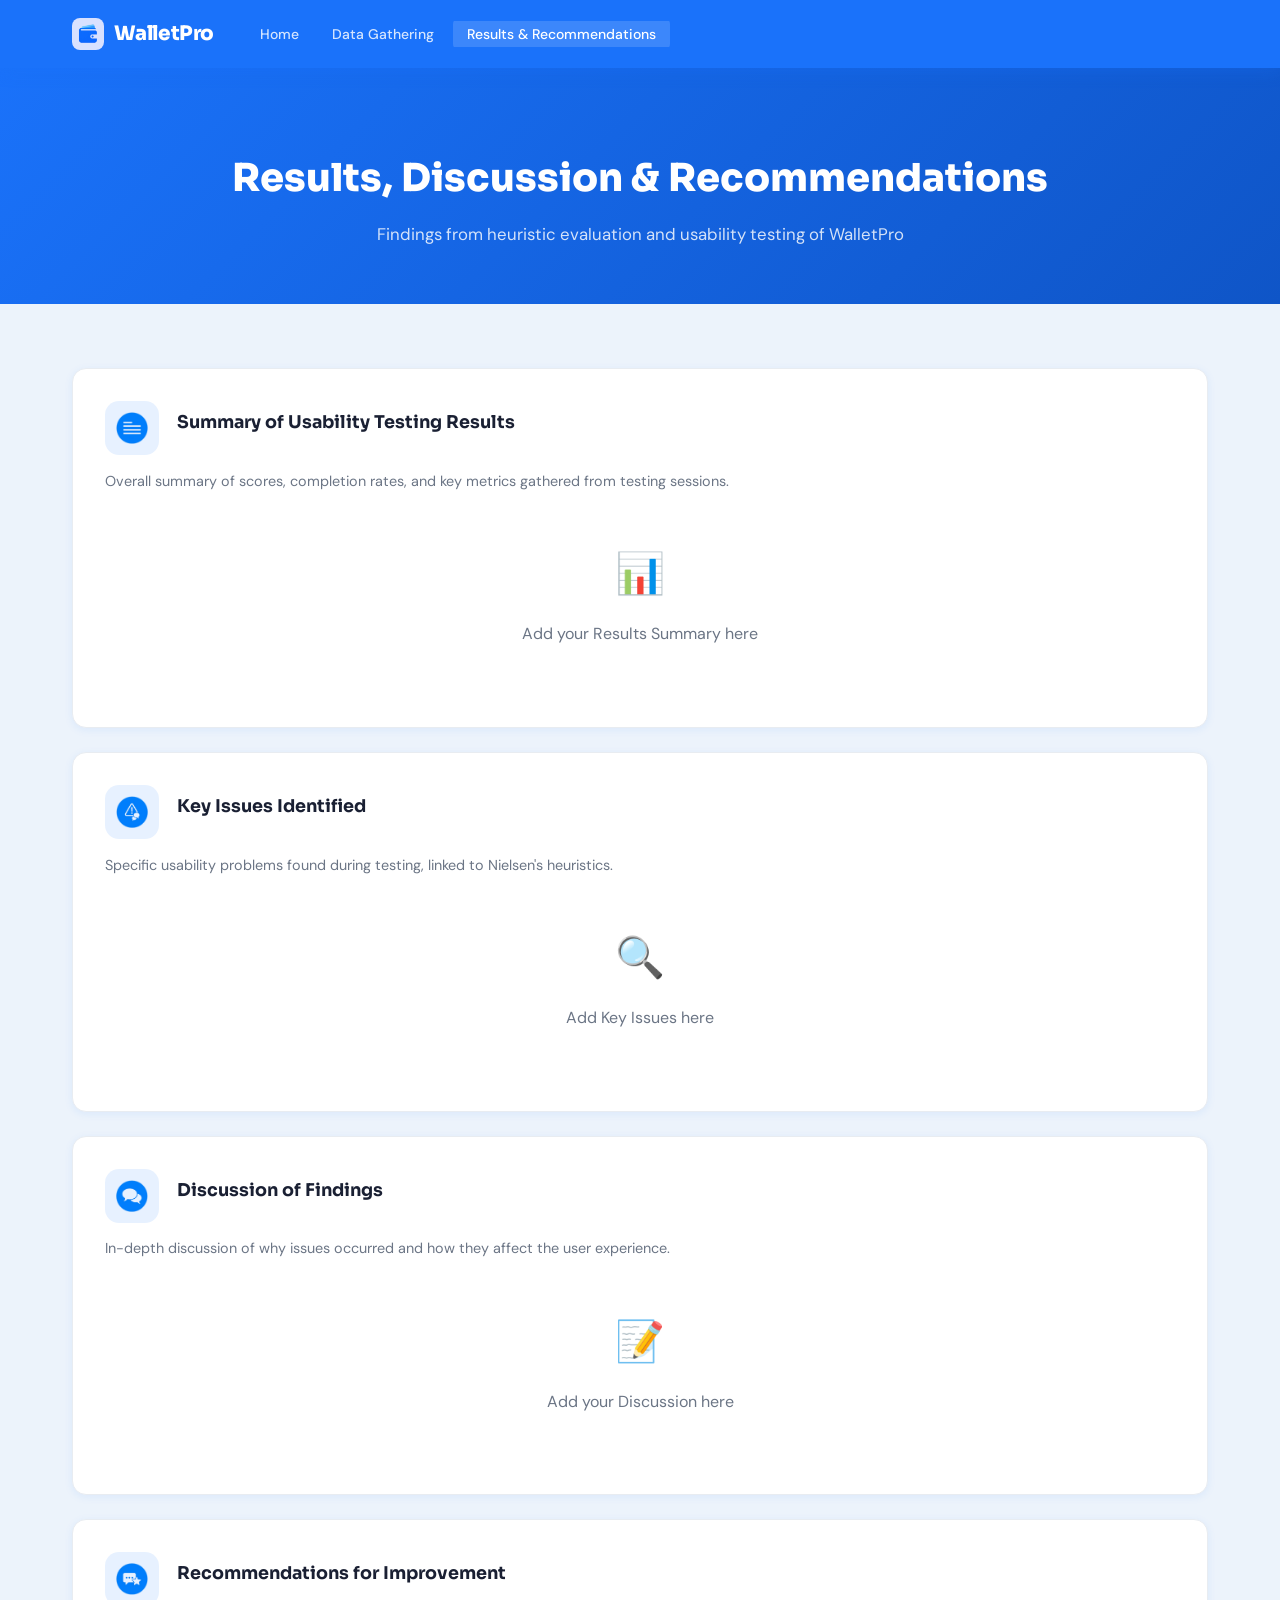
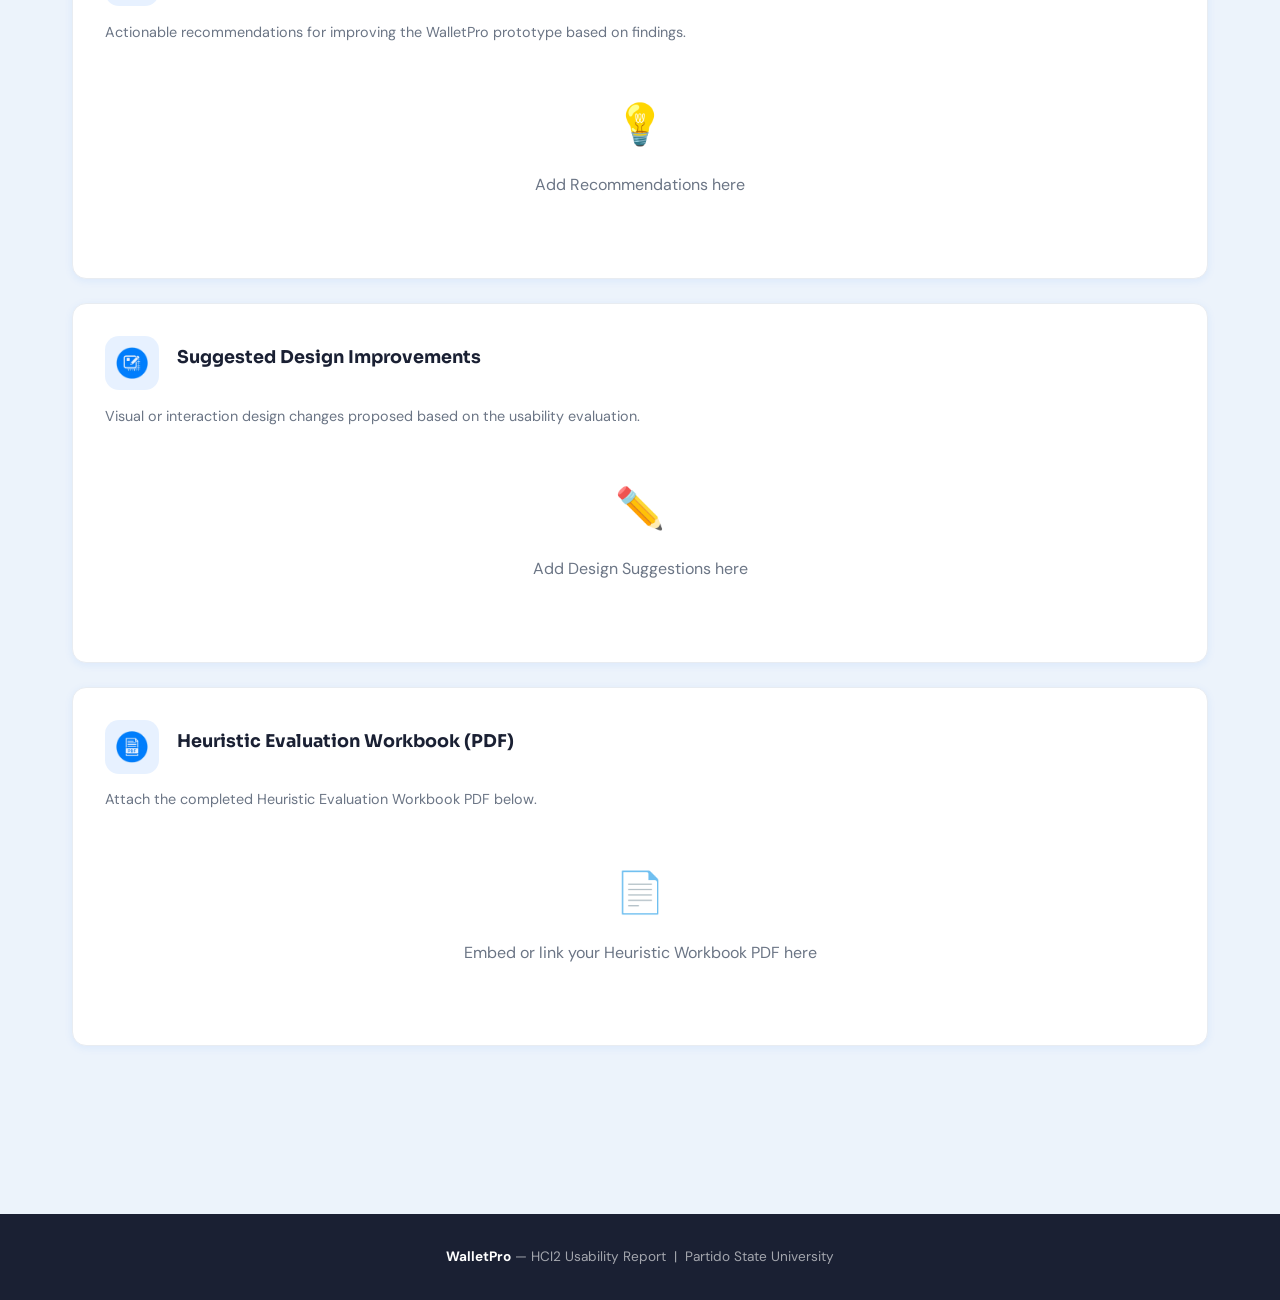
==== pages/results.html @ 6cc5b2fb "First upload" ====
<!DOCTYPE html>
<html lang="en">
<head>
  <meta charset="UTF-8" />
  <meta name="viewport" content="width=device-width, initial-scale=1.0" />
  <title>Results & Recommendations — WalletPro HCI2</title>
  <link rel="stylesheet" href="../css/global.css" />
  <style>
    .fade-in { opacity: 0; transform: translateY(20px); transition: opacity 0.5s, transform 0.5s; }
    .fade-in.visible { opacity: 1; transform: none; }
    .content-section { padding: 4rem 0; }
    .card { background: #fff; border-radius: 14px; padding: 2rem; margin-bottom: 1.5rem; border: 1px solid var(--gray-200); box-shadow: var(--shadow-sm); }
    .card h3 { font-family: var(--font-head); font-size: 1.1rem; font-weight: 700; margin-bottom: 0.75rem; color: var(--text-dark); }
    .card p { color: var(--text-muted); font-size: 0.9rem; line-height: 1.7; }
    .coming-soon { text-align: center; padding: 3rem; color: var(--text-muted); font-size: 1rem; }
    .coming-soon span { font-size: 2.5rem; display: block; margin-bottom: 1rem; }
  </style>
</head>
<body>

  <!-- NAVBAR -->
  <nav class="navbar">
    <div class="container">
      <a href="../index.html" class="navbar-brand">
        <img src="../img/logo.jpg" alt="WalletPro Logo" class="brand-logo">
        WalletPro
      </a>
      <ul class="navbar-nav">
        <li><a href="../index.html" class="nav-link">Home</a></li>
        <li><a href="data-gathering.html" class="nav-link">Data Gathering</a></li>
        <li><a href="results.html" class="nav-link active">Results & Recommendations</a></li>
      </ul>
      <button class="navbar-toggle" aria-label="Toggle menu">
        <span></span><span></span><span></span>
      </button>
    </div>
  </nav>

  <!-- PAGE HEADER -->
  <div class="page-header">
    <div class="container">
      <h1>Results, Discussion & Recommendations</h1>
      <p>Findings from heuristic evaluation and usability testing of WalletPro</p>
    </div>
  </div>

  <!-- CONTENT -->
  <section class="content-section">
    <div class="container">

      <!-- Summary -->
      <div class="card fade-in">
        <div class="card-header">
          <div class="card-icon-lg">
            <img src="../img/icon-summary.png" alt="Summary of Usability Testing Results">
          </div>
          <h3>Summary of Usability Testing Results</h3>
        </div>
        <p>Overall summary of scores, completion rates, and key metrics gathered from testing sessions.</p>
        <div class="coming-soon"><span>📊</span>Add your Results Summary here</div>
      </div>

      <!-- Key Issues -->
      <div class="card fade-in">
        <div class="card-header">
          <div class="card-icon-lg">
            <img src="../img/icon-issues.png" alt="Key Issues Identified">
          </div>
          <h3>Key Issues Identified</h3>
        </div>
        <p>Specific usability problems found during testing, linked to Nielsen's heuristics.</p>
        <div class="coming-soon"><span>🔍</span>Add Key Issues here</div>
      </div>

      <!-- Discussion -->
      <div class="card fade-in">
        <div class="card-header">
          <div class="card-icon-lg">
            <img src="../img/icon-discussion.png" alt="Discussion of Findings">
          </div>
          <h3>Discussion of Findings</h3>
        </div>
        <p>In-depth discussion of why issues occurred and how they affect the user experience.</p>
        <div class="coming-soon"><span>📝</span>Add your Discussion here</div>
      </div>

      <!-- Recommendations -->
      <div class="card fade-in">
        <div class="card-header">
          <div class="card-icon-lg">
            <img src="../img/icon-recommendations.png" alt="Recommendations for Improvement">
          </div>
          <h3>Recommendations for Improvement</h3>
        </div>
        <p>Actionable recommendations for improving the WalletPro prototype based on findings.</p>
        <div class="coming-soon"><span>💡</span>Add Recommendations here</div>
      </div>

      <!-- Design Improvements -->
      <div class="card fade-in">
        <div class="card-header">
          <div class="card-icon-lg">
            <img src="../img/icon-design.png" alt="Suggested Design Improvements">
          </div>
          <h3>Suggested Design Improvements</h3>
        </div>
        <p>Visual or interaction design changes proposed based on the usability evaluation.</p>
        <div class="coming-soon"><span>✏️</span>Add Design Suggestions here</div>
      </div>

      <!-- Heuristic Workbook PDF -->
      <div class="card fade-in">
        <div class="card-header">
          <div class="card-icon-lg">
            <img src="../img/icon-pdf.png" alt="Heuristic Evaluation Workbook (PDF)">
          </div>
          <h3>Heuristic Evaluation Workbook (PDF)</h3>
        </div>
        <p>Attach the completed Heuristic Evaluation Workbook PDF below.</p>
        <!-- Example: <iframe src="../assets/docs/heuristic-workbook.pdf" width="100%" height="600px"></iframe> -->
        <div class="coming-soon"><span>📄</span>Embed or link your Heuristic Workbook PDF here</div>
      </div>

    </div>
  </section>

  <!-- FOOTER -->
  <footer class="footer">
    <p><strong>WalletPro</strong> — HCI2 Usability Report &nbsp;|&nbsp; Partido State University</p>
  </footer>

  <script src="../js/main.js"></script>
</body>
</html>
---- css/global.css ----
/* ===========================
   WalletPro — Global Styles
   HCI2 Final Project
   =========================== */

@import url('https://fonts.googleapis.com/css2?family=Sora:wght@300;400;500;600;700;800&family=DM+Sans:ital,wght@0,300;0,400;0,500;1,300&display=swap');

/* --- CSS Variables / Brand Colors --- */
:root {
  --blue-primary: #1A72FA;
  --blue-dark: #0f55c7;
  --blue-light: #5a9dfc;
  --bg-main: #ECF3FB;
  --bg-white: #ffffff;
  --gray-100: #f5f7fa;
  --gray-200: #e8ecf1;
  --gray-400: #9aa3b0;
  --gray-600: #5c6675;
  --gray-800: #2d3340;
  --text-dark: #1a2033;
  --text-muted: #6b7585;
  --shadow-sm: 0 2px 8px rgba(26, 114, 250, 0.08);
  --shadow-md: 0 4px 20px rgba(26, 114, 250, 0.12);
  --shadow-lg: 0 10px 40px rgba(26, 114, 250, 0.16);
  --radius-sm: 8px;
  --radius-md: 14px;
  --radius-lg: 22px;
  --font-head: 'Sora', sans-serif;
  --font-body: 'DM Sans', sans-serif;
  --navbar-height: 68px;
  --transition: 0.25s ease;
}

/* --- Reset --- */
*, *::before, *::after {
  box-sizing: border-box;
  margin: 0;
  padding: 0;
}

html {
  scroll-behavior: smooth;
}

body {
  font-family: var(--font-body);
  background-color: var(--bg-main);
  color: var(--text-dark);
  line-height: 1.6;
  min-height: 100vh;
}

img {
  max-width: 100%;
  display: block;
}

a {
  text-decoration: none;
  color: inherit;
  transition: color var(--transition);
}

ul {
  list-style: none;
}

/* --- Utility Classes --- */
.container {
  max-width: 1200px;
  margin: 0 auto;
  padding: 0 2rem;
}

.section-title {
  font-family: var(--font-head);
  font-size: 2rem;
  font-weight: 700;
  color: var(--text-dark);
  margin-bottom: 0.5rem;
}

.section-subtitle {
  font-size: 1rem;
  color: var(--text-muted);
  margin-bottom: 2.5rem;
}

.badge {
  display: inline-block;
  background: rgba(26, 114, 250, 0.1);
  color: var(--blue-primary);
  font-family: var(--font-head);
  font-size: 0.72rem;
  font-weight: 600;
  letter-spacing: 0.1em;
  text-transform: uppercase;
  padding: 0.3rem 0.85rem;
  border-radius: 50px;
  margin-bottom: 1rem;
}

/* ===========================
   NAVBAR
   =========================== */
.navbar {
  position: fixed;
  top: 0;
  left: 0;
  width: 100%;
  height: var(--navbar-height);
  background: var(--blue-primary);
  z-index: 1000;
  box-shadow: 0 2px 16px rgba(26, 114, 250, 0.3);
}

.navbar .container {
  display: flex;
  align-items: center;
  height: 100%;
  gap: 2rem;
}

.navbar-brand {
  display: flex;
  align-items: center;
  gap: 0.6rem;
  font-family: var(--font-head);
  font-size: 1.25rem;
  font-weight: 800;
  color: #fff;
  letter-spacing: -0.02em;
  flex-shrink: 0;
}

.brand-logo {
  width: 32px;
  height: 32px;
  object-fit: contain; /* para hindi ma-stretch */
  border-radius: 8px;
}

.navbar-nav {
  display: flex;
  align-items: center;
  gap: 0.25rem;
  flex: 1;
  overflow-x: auto;
  scrollbar-width: none;
}

.navbar-nav::-webkit-scrollbar {
  display: none;
}

.nav-link {
  white-space: nowrap;
  font-family: var(--font-body);
  font-size: 0.875rem;
  font-weight: 500;
  color: rgba(255,255,255,0.82);
  padding: 0.45rem 0.9rem;
  border-radius: 6px;
  transition: all var(--transition);
}

.nav-link:hover,
.nav-link.active {
  color: #fff;
  background: rgba(255,255,255,0.15);
}

.navbar-toggle {
  display: none;
  flex-direction: column;
  gap: 5px;
  background: none;
  border: none;
  cursor: pointer;
  padding: 0.4rem;
  margin-left: auto;
}

.navbar-toggle span {
  width: 24px;
  height: 2px;
  background: #fff;
  border-radius: 2px;
  transition: all var(--transition);
}

/* --- Mobile Nav --- */
@media (max-width: 768px) {
  .navbar-nav {
    display: none;
    position: absolute;
    top: var(--navbar-height);
    left: 0;
    width: 100%;
    background: var(--blue-dark);
    flex-direction: column;
    align-items: flex-start;
    padding: 1rem;
    gap: 0.25rem;
  }

  .navbar-nav.open {
    display: flex;
  }

  .navbar-toggle {
    display: flex;
  }
}

/* Card header — icon + title row (inner pages) */
.card-header {
  display: flex;
  align-items: center;
  gap: 1.1rem;
  margin-bottom: 0.85rem;
}

.card-header h3 {
  margin: 0;
  font-family: var(--font-head);
  font-size: 1.1rem;
  font-weight: 700;
  color: var(--text-dark);
}

/* Large icon box with blue bg — inner pages */
.card-icon-lg {
  width: 54px;
  height: 54px;
  min-width: 54px;
  background: rgba(26, 114, 250, 0.1);
  border-radius: 14px;
  display: flex;
  align-items: center;
  justify-content: center;
}

.card-icon-lg img {
  width: 32px;
  height: 32px;
  object-fit: contain;
}

/* (legacy small inline icon — no longer used) */
.section-icon {
  width: 22px;
  height: 22px;
  object-fit: contain;
  vertical-align: middle;
  margin-right: 8px;
  display: inline-block;
}

/* ===========================
   FOOTER
   =========================== */
.footer {
  background: var(--text-dark);
  color: rgba(255,255,255,0.6);
  text-align: center;
  padding: 2rem;
  font-size: 0.85rem;
  margin-top: 5rem;
}

.footer strong {
  color: #fff;
}

.footer a {
  color: var(--blue-light);
}

/* ===========================
   PAGE HEADER (inner pages)
   =========================== */
.page-header {
  background: linear-gradient(135deg, var(--blue-primary) 0%, var(--blue-dark) 100%);
  padding: 5rem 0 3.5rem;
  margin-top: var(--navbar-height);
  text-align: center;
  color: #fff;
}

.page-header h1 {
  font-family: var(--font-head);
  font-size: 2.4rem;
  font-weight: 800;
  margin-bottom: 0.75rem;
}

.page-header p {
  font-size: 1.05rem;
  opacity: 0.82;
}
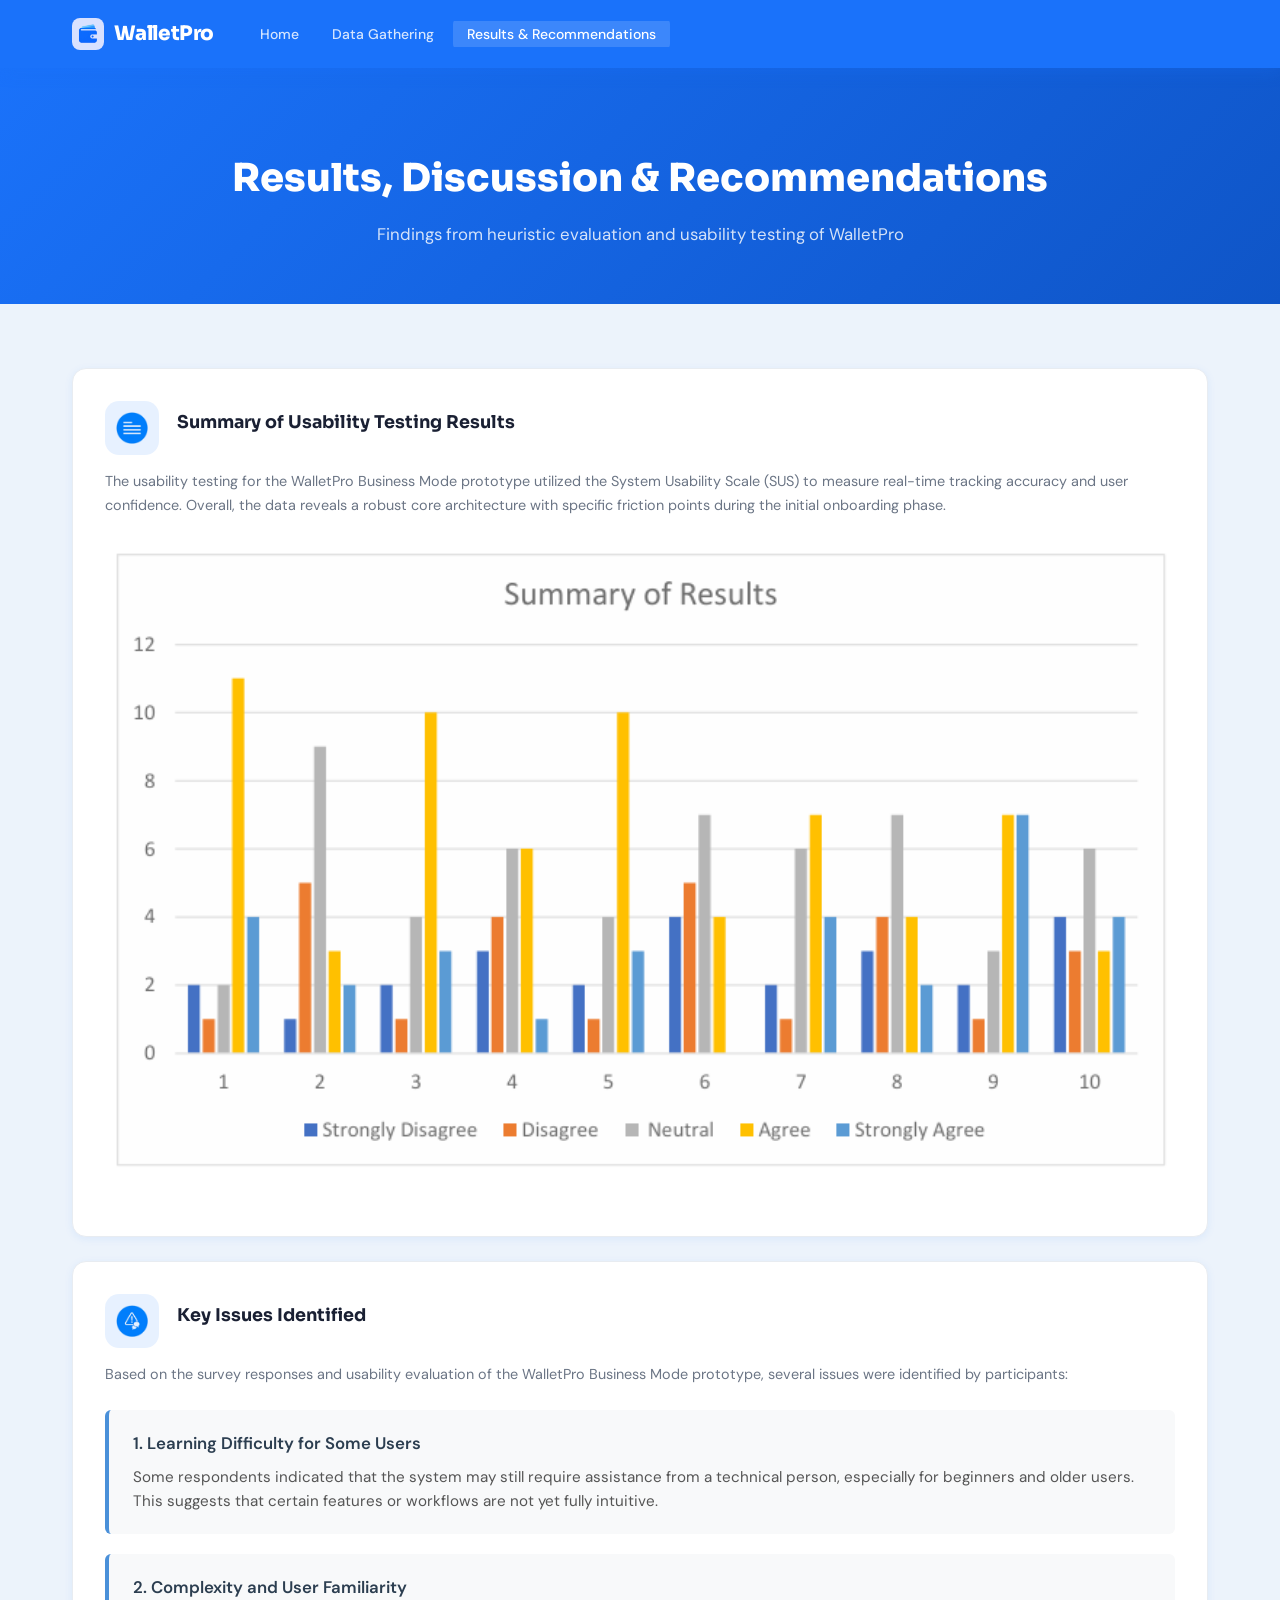
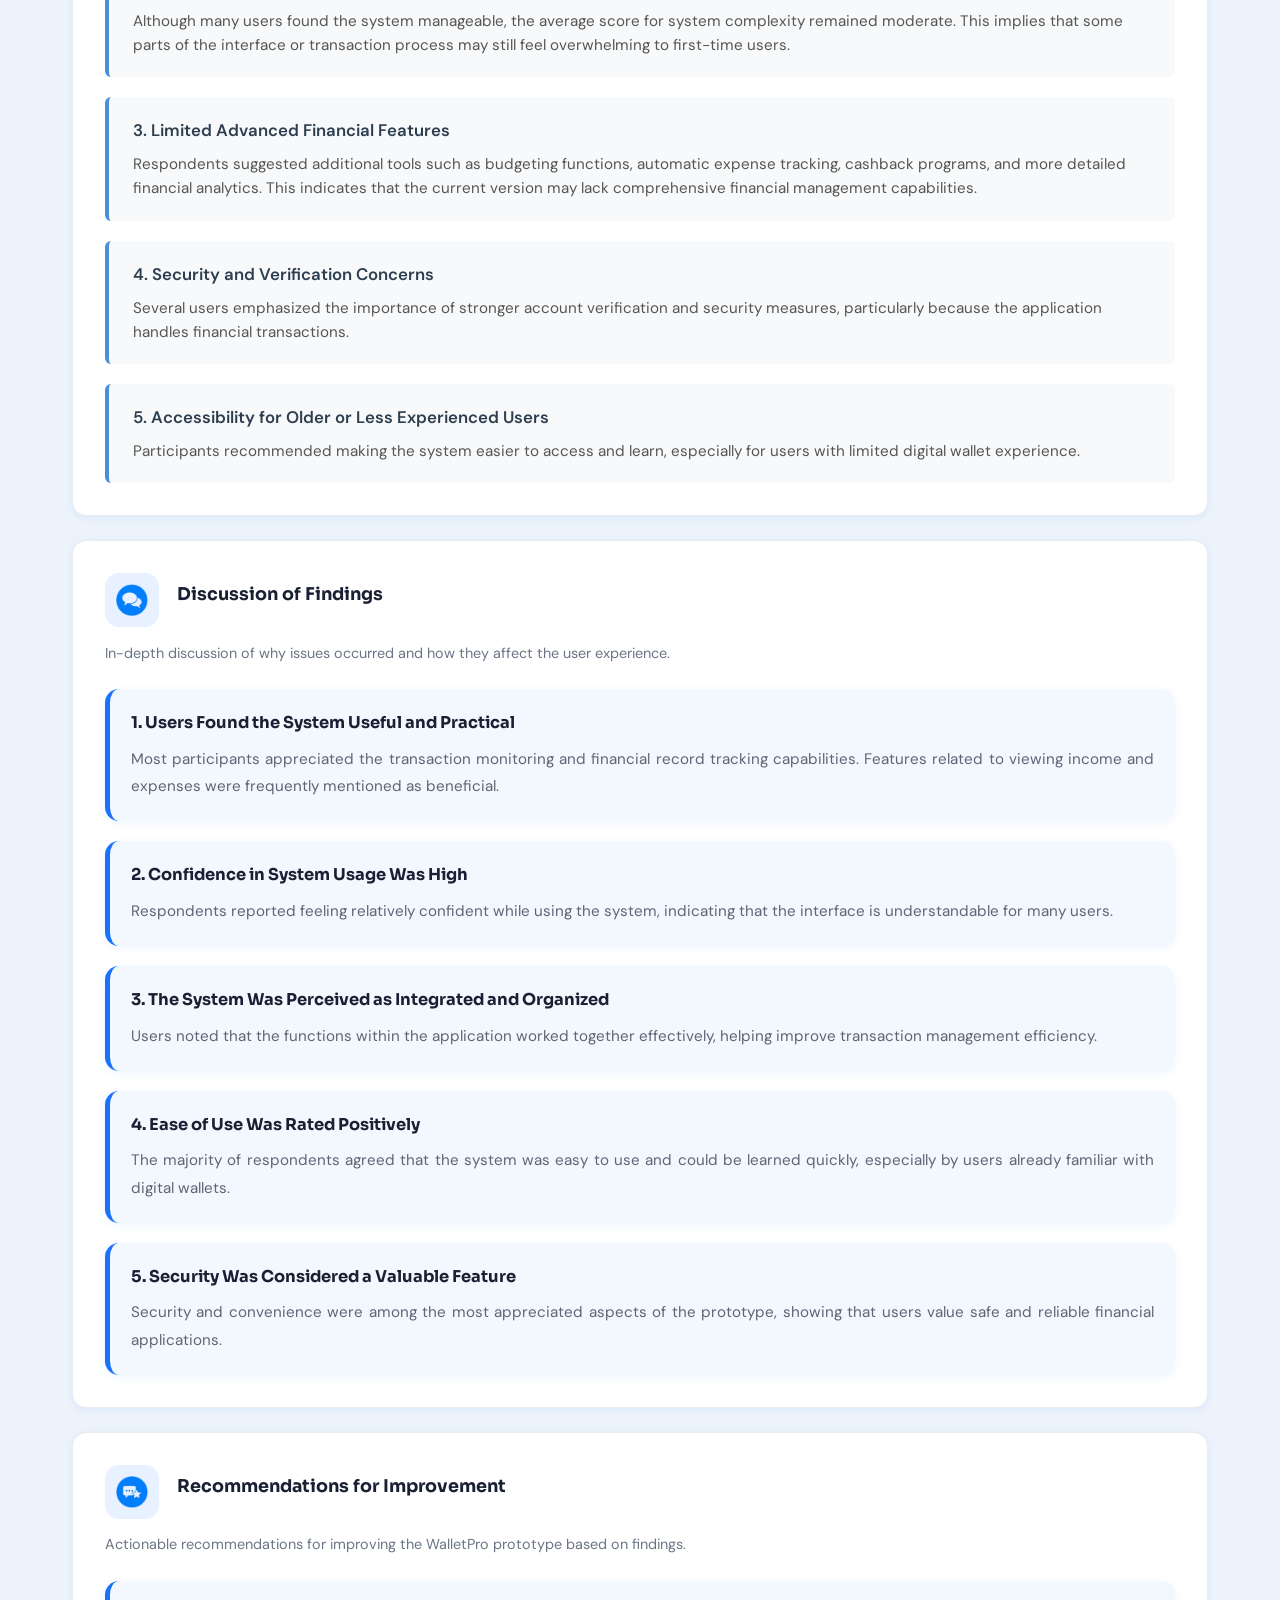
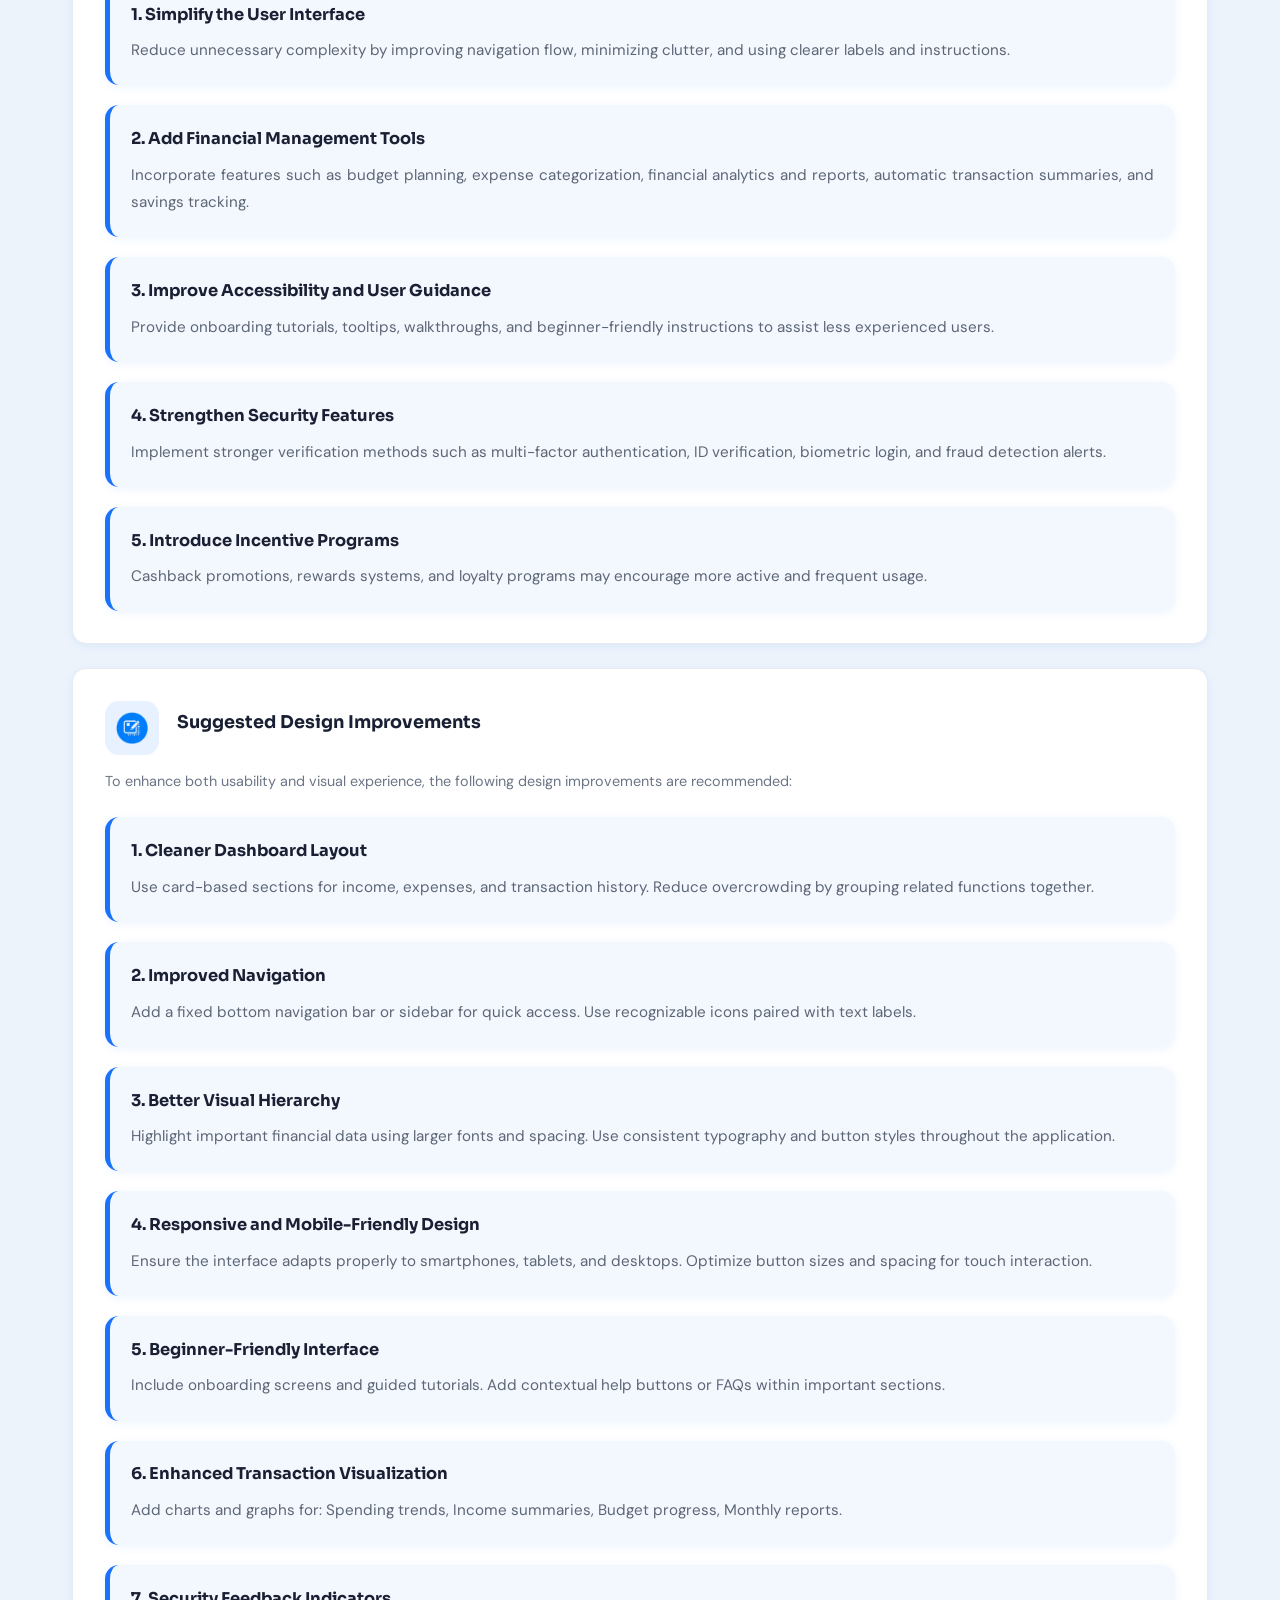
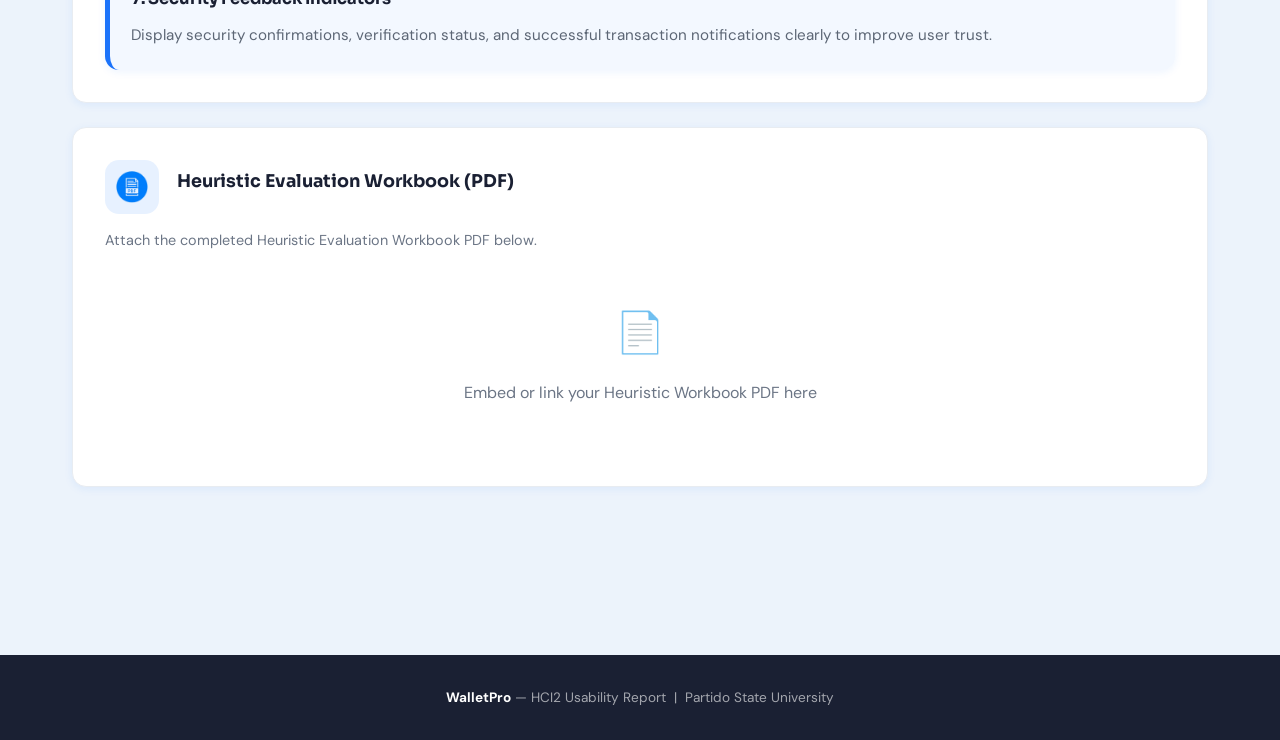
==== commit 6337e856: "Updated homepage" ====
--- a/pages/results.html
+++ b/pages/results.html
@@ -5,16 +5,8 @@
   <meta name="viewport" content="width=device-width, initial-scale=1.0" />
   <title>Results & Recommendations — WalletPro HCI2</title>
   <link rel="stylesheet" href="../css/global.css" />
-  <style>
-    .fade-in { opacity: 0; transform: translateY(20px); transition: opacity 0.5s, transform 0.5s; }
-    .fade-in.visible { opacity: 1; transform: none; }
-    .content-section { padding: 4rem 0; }
-    .card { background: #fff; border-radius: 14px; padding: 2rem; margin-bottom: 1.5rem; border: 1px solid var(--gray-200); box-shadow: var(--shadow-sm); }
-    .card h3 { font-family: var(--font-head); font-size: 1.1rem; font-weight: 700; margin-bottom: 0.75rem; color: var(--text-dark); }
-    .card p { color: var(--text-muted); font-size: 0.9rem; line-height: 1.7; }
-    .coming-soon { text-align: center; padding: 3rem; color: var(--text-muted); font-size: 1rem; }
-    .coming-soon span { font-size: 2.5rem; display: block; margin-bottom: 1rem; }
-  </style>
+  <link rel="stylesheet" href="../css/home.css" />
+  <link rel="stylesheet" href="../css/results.css" />
 </head>
 <body>
 
@@ -56,8 +48,10 @@
           </div>
           <h3>Summary of Usability Testing Results</h3>
         </div>
-        <p>Overall summary of scores, completion rates, and key metrics gathered from testing sessions.</p>
-        <div class="coming-soon"><span>📊</span>Add your Results Summary here</div>
+        <p>The usability testing for the WalletPro Business Mode prototype utilized the System Usability Scale (SUS) to measure real-time tracking accuracy and user confidence. Overall, the data reveals a robust core architecture with specific friction points during the initial onboarding phase.</p>
+        <div class="results-chart">
+          <img src="../img/chart.png" alt="Summary of Results — Bar Chart" class="chart-image">
+        </div>
       </div>
 
       <!-- Key Issues -->
@@ -68,8 +62,29 @@
           </div>
           <h3>Key Issues Identified</h3>
         </div>
-        <p>Specific usability problems found during testing, linked to Nielsen's heuristics.</p>
-        <div class="coming-soon"><span>🔍</span>Add Key Issues here</div>
+        <p>Based on the survey responses and usability evaluation of the WalletPro Business Mode prototype, several issues were identified by participants:</p>
+        <div class="key-issues-list">
+          <div class="key-issue-item">
+            <h4>1. Learning Difficulty for Some Users</h4>
+            <p>Some respondents indicated that the system may still require assistance from a technical person, especially for beginners and older users. This suggests that certain features or workflows are not yet fully intuitive.</p>
+          </div>
+          <div class="key-issue-item">
+            <h4>2. Complexity and User Familiarity</h4>
+            <p>Although many users found the system manageable, the average score for system complexity remained moderate. This implies that some parts of the interface or transaction process may still feel overwhelming to first-time users.</p>
+          </div>
+          <div class="key-issue-item">
+            <h4>3. Limited Advanced Financial Features</h4>
+            <p>Respondents suggested additional tools such as budgeting functions, automatic expense tracking, cashback programs, and more detailed financial analytics. This indicates that the current version may lack comprehensive financial management capabilities.</p>
+          </div>
+          <div class="key-issue-item">
+            <h4>4. Security and Verification Concerns</h4>
+            <p>Several users emphasized the importance of stronger account verification and security measures, particularly because the application handles financial transactions.</p>
+          </div>
+          <div class="key-issue-item">
+            <h4>5. Accessibility for Older or Less Experienced Users</h4>
+            <p>Participants recommended making the system easier to access and learn, especially for users with limited digital wallet experience.</p>
+          </div>
+        </div>
       </div>
 
       <!-- Discussion -->
@@ -81,7 +96,54 @@
           <h3>Discussion of Findings</h3>
         </div>
         <p>In-depth discussion of why issues occurred and how they affect the user experience.</p>
-        <div class="coming-soon"><span>📝</span>Add your Discussion here</div>
+        <div class="discussion-findings-list">
+
+          <div class="discussion-item">
+            <h4>1. Users Found the System Useful and Practical</h4>
+            <p>
+              Most participants appreciated the transaction monitoring and
+              financial record tracking capabilities. Features related to
+              viewing income and expenses were frequently mentioned as beneficial.
+            </p>
+          </div>
+
+          <div class="discussion-item">
+            <h4>2. Confidence in System Usage Was High</h4>
+            <p>
+              Respondents reported feeling relatively confident while using
+              the system, indicating that the interface is understandable
+              for many users.
+            </p>
+          </div>
+
+          <div class="discussion-item">
+            <h4>3. The System Was Perceived as Integrated and Organized</h4>
+            <p>
+              Users noted that the functions within the application worked
+              together effectively, helping improve transaction management
+              efficiency.
+            </p>
+          </div>
+
+          <div class="discussion-item">
+            <h4>4. Ease of Use Was Rated Positively</h4>
+            <p>
+              The majority of respondents agreed that the system was easy
+              to use and could be learned quickly, especially by users
+              already familiar with digital wallets.
+            </p>
+          </div>
+
+          <div class="discussion-item">
+            <h4>5. Security Was Considered a Valuable Feature</h4>
+            <p>
+              Security and convenience were among the most appreciated
+              aspects of the prototype, showing that users value safe
+              and reliable financial applications.
+            </p>
+          </div>
+
+        </div>
       </div>
 
       <!-- Recommendations -->
@@ -93,7 +155,53 @@
           <h3>Recommendations for Improvement</h3>
         </div>
         <p>Actionable recommendations for improving the WalletPro prototype based on findings.</p>
-        <div class="coming-soon"><span>💡</span>Add Recommendations here</div>
+        <div class="recommendations-list">
+
+          <div class="recommendation-item">
+            <h4>1. Simplify the User Interface</h4>
+            <p>
+              Reduce unnecessary complexity by improving navigation flow,
+              minimizing clutter, and using clearer labels and instructions.
+            </p>
+          </div>
+
+          <div class="recommendation-item">
+            <h4>2. Add Financial Management Tools</h4>
+            <p>
+              Incorporate features such as budget planning, expense
+              categorization, financial analytics and reports,
+              automatic transaction summaries, and savings tracking.
+            </p>
+          </div>
+
+          <div class="recommendation-item">
+            <h4>3. Improve Accessibility and User Guidance</h4>
+            <p>
+              Provide onboarding tutorials, tooltips, walkthroughs,
+              and beginner-friendly instructions to assist
+              less experienced users.
+            </p>
+          </div>
+
+          <div class="recommendation-item">
+            <h4>4. Strengthen Security Features</h4>
+            <p>
+              Implement stronger verification methods such as
+              multi-factor authentication, ID verification,
+              biometric login, and fraud detection alerts.
+            </p>
+          </div>
+
+          <div class="recommendation-item">
+            <h4>5. Introduce Incentive Programs</h4>
+            <p>
+              Cashback promotions, rewards systems,
+              and loyalty programs may encourage
+              more active and frequent usage.
+            </p>
+          </div>
+
+        </div>
       </div>
 
       <!-- Design Improvements -->
@@ -104,8 +212,37 @@
           </div>
           <h3>Suggested Design Improvements</h3>
         </div>
-        <p>Visual or interaction design changes proposed based on the usability evaluation.</p>
-        <div class="coming-soon"><span>✏️</span>Add Design Suggestions here</div>
+        <p>To enhance both usability and visual experience, the following design improvements are recommended:</p>
+        <div class="design-improvements-list">
+          <div class="design-improvement-item">
+            <h4>1. Cleaner Dashboard Layout</h4>
+            <p>Use card-based sections for income, expenses, and transaction history. Reduce overcrowding by grouping related functions together.</p>
+          </div>
+          <div class="design-improvement-item">
+            <h4>2. Improved Navigation</h4>
+            <p>Add a fixed bottom navigation bar or sidebar for quick access. Use recognizable icons paired with text labels.</p>
+          </div>
+          <div class="design-improvement-item">
+            <h4>3. Better Visual Hierarchy</h4>
+            <p>Highlight important financial data using larger fonts and spacing. Use consistent typography and button styles throughout the application.</p>
+          </div>
+          <div class="design-improvement-item">
+            <h4>4. Responsive and Mobile-Friendly Design</h4>
+            <p>Ensure the interface adapts properly to smartphones, tablets, and desktops. Optimize button sizes and spacing for touch interaction.</p>
+          </div>
+          <div class="design-improvement-item">
+            <h4>5. Beginner-Friendly Interface</h4>
+            <p>Include onboarding screens and guided tutorials. Add contextual help buttons or FAQs within important sections.</p>
+          </div>
+          <div class="design-improvement-item">
+            <h4>6. Enhanced Transaction Visualization</h4>
+            <p>Add charts and graphs for: Spending trends, Income summaries, Budget progress, Monthly reports.</p>
+          </div>
+          <div class="design-improvement-item">
+            <h4>7. Security Feedback Indicators</h4>
+            <p>Display security confirmations, verification status, and successful transaction notifications clearly to improve user trust.</p>
+          </div>
+        </div>
       </div>
 
       <!-- Heuristic Workbook PDF -->
--- a/css/global.css
+++ b/css/global.css
@@ -18,6 +18,7 @@
   --gray-600: #5c6675;
   --gray-800: #2d3340;
   --text-dark: #1a2033;
+  --text-darker: #000000;
   --text-muted: #6b7585;
   --shadow-sm: 0 2px 8px rgba(26, 114, 250, 0.08);
   --shadow-md: 0 4px 20px rgba(26, 114, 250, 0.12);
@@ -29,6 +30,21 @@
   --font-body: 'DM Sans', sans-serif;
   --navbar-height: 68px;
   --transition: 0.25s ease;
+  --gallery-gap: 18px;
+  --gallery-radius: 14px;
+  --gallery-shadow: 0 4px 10px rgba(0,0,0,0.08);
+  --gallery-hover-lift: -5px;
+  --gallery-img-height: 220px;
+  --gallery-min-width: 220px;
+  --gallery-transition: 0.3s ease;
+  --design-card-bg: rgba(26, 114, 250, 0.05);
+  --design-card-border: var(--blue-primary);
+  --design-card-title: var(--text-dark);
+  --design-card-text: var(--gray-600);
+  --design-card-hover-shadow: var(--shadow-md);
+  --design-card-radius: var(--radius-md);
+  --design-card-padding: 1.3rem;
+  --design-card-transition: var(--transition);
 }
 
 /* --- Reset --- */
--- a/css/home.css
+++ b/css/home.css
@@ -0,0 +1,956 @@
+/* ===========================
+   WalletPro — Home Page CSS
+   =========================== */
+
+/* ===========================
+   HERO — Video version
+   =========================== */
+.hero {
+  margin-top: var(--navbar-height);
+  background: linear-gradient(145deg, #1A72FA 0%, #0f4fc4 60%, #0a3a99 100%);
+  padding: 4rem 0 3.5rem;
+  position: relative;
+  overflow: hidden;
+}
+
+.hero::before {
+  content: '';
+  position: absolute;
+  top: -80px; right: -80px;
+  width: 420px; height: 420px;
+  background: rgba(255,255,255,0.05);
+  border-radius: 50%;
+  pointer-events: none;
+}
+
+.hero::after {
+  content: '';
+  position: absolute;
+  bottom: -100px; left: -60px;
+  width: 320px; height: 320px;
+  background: rgba(255,255,255,0.04);
+  border-radius: 50%;
+  pointer-events: none;
+}
+
+.hero .container {
+  position: relative;
+  z-index: 1;
+  display: flex;
+  align-items: center;
+  gap: 3rem;
+}
+
+.hero-text {
+  flex: 1;
+  color: #fff;
+}
+
+.hero-badge {
+  display: inline-flex;
+  align-items: center;
+  background: rgba(255,255,255,0.15);
+  color: rgba(255,255,255,0.92);
+  font-family: var(--font-head);
+  font-size: 0.75rem;
+  font-weight: 600;
+  letter-spacing: 0.08em;
+  text-transform: uppercase;
+  padding: 0.4rem 1rem;
+  border-radius: 50px;
+  margin-bottom: 1.5rem;
+  border: 1px solid rgba(255,255,255,0.2);
+}
+
+.hero-title {
+  font-family: var(--font-head);
+  font-size: 3.2rem;
+  font-weight: 800;
+  line-height: 1.1;
+  letter-spacing: -0.03em;
+  margin-bottom: 1rem;
+}
+
+.hero-title span {
+  color: rgba(255,255,255,0.55);
+  font-weight: 300;
+  font-size: 2.2rem;
+  display: block;
+  letter-spacing: -0.01em;
+  margin-bottom: 0.25rem;
+}
+
+.hero-desc {
+  font-size: 1rem;
+  color: rgba(255,255,255,0.75);
+  max-width: 460px;
+  line-height: 1.7;
+  margin-bottom: 2rem;
+}
+
+.hero-meta {
+  display: flex;
+  gap: 1.5rem;
+  flex-wrap: wrap;
+}
+
+.meta-item { display: flex; flex-direction: column; }
+
+.meta-label {
+  font-size: 0.72rem;
+  color: rgba(255,255,255,0.5);
+  text-transform: uppercase;
+  letter-spacing: 0.08em;
+  font-weight: 600;
+}
+
+.meta-value {
+  font-size: 0.9rem;
+  color: rgba(255,255,255,0.9);
+  font-weight: 500;
+}
+
+/* --- Video side --- */
+.hero-video-wrap {
+  flex: 1.1;
+  display: flex;
+  flex-direction: column;
+  align-items: center;
+  gap: 1rem;
+}
+
+.video-frame {
+  width: 100%;
+  background: #ffffff;
+  border-radius: var(--radius-lg);
+  border: 1px solid rgba(0,0,0,0.08);
+  overflow: hidden;
+  box-shadow: 0 8px 32px rgba(0,0,0,0.12), 0 24px 60px rgba(0,0,0,0.15);
+}
+
+.video-frame-header {
+  background: #f0f0f0;
+  padding: 0.65rem 1rem;
+  display: flex;
+  align-items: center;
+  gap: 0.5rem;
+  border-bottom: 1px solid #e0e0e0;
+}
+
+.frame-dots { display: flex; gap: 5px; }
+.frame-dots span { width: 10px; height: 10px; border-radius: 50%; }
+.frame-dots span:nth-child(1) { background: #ff5f57; }
+.frame-dots span:nth-child(2) { background: #febc2e; }
+.frame-dots span:nth-child(3) { background: #28c840; }
+
+.frame-url {
+  flex: 1;
+  background: #e2e2e2;
+  border-radius: 4px;
+  padding: 0.25rem 0.75rem;
+  font-size: 0.72rem;
+  color: #888;
+  font-family: monospace;
+  margin-left: 0.5rem;
+}
+
+.demo-video {
+  width: 100%;
+  display: block;
+  max-height: 420px;
+  object-fit: cover;
+  background: #000;
+}
+
+.video-caption {
+  font-size: 0.8rem;
+  color: rgba(255,255,255,0.5);
+  text-align: center;
+  letter-spacing: 0.04em;
+}
+
+/* ===========================
+   ABOUT — Problem + Prototype + Cards
+   =========================== */
+.about-app {
+  padding: 5rem 0 4rem;
+}
+
+.about-split {
+  display: grid;
+  grid-template-columns: 1fr 1fr;
+  gap: 3rem;
+  margin: 2.5rem 0 3rem;
+  align-items: start;
+}
+
+/* Left: Problem text */
+.problem-heading {
+  font-family: var(--font-head);
+  font-size: 1.15rem;
+  font-weight: 700;
+  color: var(--text-dark);
+  margin-bottom: 0.75rem;
+}
+
+.problem-text {
+  font-size: 0.92rem;
+  color: var(--text-muted);
+  line-height: 1.75;
+  margin-bottom: 1rem;
+}
+
+.solution-list {
+  list-style: none;
+  display: flex;
+  flex-direction: column;
+  gap: 0.6rem;
+  margin-top: 0.5rem;
+}
+
+.solution-list li {
+  display: flex;
+  align-items: center;
+  gap: 0.65rem;
+  font-size: 0.92rem;
+  color: var(--gray-800);
+  background: var(--bg-white);
+  border: 1px solid var(--gray-200);
+  border-radius: var(--radius-sm);
+  padding: 0.6rem 0.9rem;
+  box-shadow: var(--shadow-sm);
+}
+
+.sol-icon { font-size: 1.1rem; }
+
+/* Right: Prototype */
+.about-prototype {
+  display: flex;
+  flex-direction: column;
+  align-items: center;
+  gap: 1rem;
+}
+
+.prototype-label {
+  display: flex;
+  align-items: center;
+  gap: 0.5rem;
+  font-size: 0.78rem;
+  font-weight: 600;
+  color: var(--blue-primary);
+  text-transform: uppercase;
+  letter-spacing: 0.07em;
+  align-self: flex-start;
+}
+
+.proto-dot {
+  width: 8px;
+  height: 8px;
+  border-radius: 50%;
+  background: #22c55e;
+  box-shadow: 0 0 0 3px rgba(34,197,94,0.2);
+  animation: pulse-dot 2s infinite;
+}
+
+@keyframes pulse-dot {
+  0%, 100% { box-shadow: 0 0 0 3px rgba(34,197,94,0.2); }
+  50%       { box-shadow: 0 0 0 6px rgba(34,197,94,0.08); }
+}
+
+.prototype-frame {
+  width: 100%;
+  background: #ffffff;
+  border-radius: var(--radius-lg);
+  border: 1px solid rgba(0,0,0,0.08);
+  overflow: hidden;
+  box-shadow: 0 4px 24px rgba(0,0,0,0.08), 0 16px 48px rgba(0,0,0,0.08);
+}
+
+.prototype-frame-header {
+  background: #f0f0f0;
+  padding: 0.65rem 1rem;
+  display: flex;
+  align-items: center;
+  gap: 0.5rem;
+  border-bottom: 1px solid #e0e0e0;
+}
+
+.qr-display {
+  width: 100%;
+  display: flex;
+  flex-direction: column;
+  align-items: center;
+  justify-content: center;
+  padding: 2.5rem 1.5rem;
+  background: #f8faff;
+  gap: 1rem;
+}
+
+.qr-image {
+  width: 220px;
+  height: 220px;
+  object-fit: contain;
+  border-radius: 12px;
+  border: 6px solid #fff;
+  box-shadow: 0 4px 20px rgba(26,114,250,0.12);
+}
+
+.qr-hint {
+  font-size: 0.8rem;
+  color: var(--text-muted);
+  text-align: center;
+  letter-spacing: 0.03em;
+}
+
+.btn-prototype {
+  display: inline-flex;
+  align-items: center;
+  gap: 0.6rem;
+  background: var(--blue-primary);
+  color: #fff;
+  font-family: var(--font-head);
+  font-size: 0.9rem;
+  font-weight: 700;
+  padding: 0.75rem 1.75rem;
+  border-radius: 50px;
+  border: none;
+  cursor: pointer;
+  box-shadow: 0 4px 20px rgba(26,114,250,0.35);
+  transition: all var(--transition);
+  text-decoration: none;
+}
+
+.btn-prototype:hover {
+  transform: translateY(-2px);
+  box-shadow: 0 8px 30px rgba(26,114,250,0.45);
+  background: var(--blue-dark);
+}
+
+.btn-prototype svg { width: 16px; height: 16px; }
+
+/* Feature Cards */
+.about-grid {
+  display: grid;
+  grid-template-columns: 1fr 1fr 1fr;
+  gap: 1.5rem;
+}
+
+.about-card {
+  background: var(--bg-white);
+  border-radius: var(--radius-md);
+  padding: 1.75rem;
+  box-shadow: var(--shadow-sm);
+  border: 1px solid var(--gray-200);
+  transition: all var(--transition);
+}
+
+.about-card:hover {
+  transform: translateY(-3px);
+  box-shadow: var(--shadow-md);
+}
+
+.card-icon {
+  width: 46px; height: 46px;
+  background: rgba(26, 114, 250, 0.1);
+  border-radius: 12px;
+  display: flex;
+  align-items: center;
+  justify-content: center;
+  margin-bottom: 1rem;
+}
+
+.card-icon img {
+  width: 28px; height: 28px;
+  object-fit: contain;
+}
+
+.about-card h3 {
+  font-family: var(--font-head);
+  font-size: 1rem;
+  font-weight: 700;
+  color: var(--text-dark);
+  margin-bottom: 0.5rem;
+}
+
+.about-card p {
+  font-size: 0.875rem;
+  color: var(--text-muted);
+  line-height: 1.6;
+}
+
+/* ===========================
+   TEAM SECTION
+   =========================== */
+.team-section {
+  padding: 4.5rem 0;
+  background: var(--bg-white);
+}
+
+.team-section .section-header {
+  text-align: center;
+  margin-bottom: 3rem;
+}
+
+.team-card {
+  background: var(--bg-main);
+  border-radius: var(--radius-lg);
+  overflow: hidden;
+  border: 1.5px solid var(--gray-200);
+  transition: all var(--transition);
+  position: relative;
+}
+
+.team-card:hover {
+  transform: translateY(-4px);
+  box-shadow: var(--shadow-lg);
+  border-color: rgba(26,114,250,0.25);
+}
+
+.card-photo {
+  width: 100%;
+  aspect-ratio: 1 / 1;
+  object-fit: cover;
+  background: var(--gray-200);
+}
+
+.card-info {
+  padding: 1.25rem;
+  text-align: center;
+}
+
+.card-info h3 {
+  font-family: var(--font-head);
+  font-size: 1rem;
+  font-weight: 700;
+  color: var(--text-dark);
+  margin-bottom: 0.3rem;
+}
+
+.leader-tag {
+  display: inline-block;
+  background: rgba(26, 114, 250, 0.1);
+  color: var(--blue-primary);
+  font-size: 0.68rem;
+  font-weight: 600;
+  letter-spacing: 0.05em;
+  text-transform: uppercase;
+  padding: 0.2rem 0.65rem;
+  border-radius: 50px;
+  margin-top: 0.25rem;
+}
+
+.team-all-grid {
+  display: grid;
+  grid-template-columns: repeat(5, 1fr);
+  gap: 1rem;
+}
+
+.fade-in { opacity: 0; 
+  transform: translateY(20px); 
+  transition: opacity 0.5s, 
+  transform 0.5s; 
+}
+.fade-in.visible { 
+  opacity: 1; 
+  transform: none; 
+}
+.content-section { 
+  padding: 4rem 0; 
+}
+.card { background: #fff; 
+  border-radius: 14px; 
+  padding: 2rem; 
+  margin-bottom: 1.5rem; 
+  border: 1px solid var(--gray-200); 
+  box-shadow: var(--shadow-sm); 
+}
+.card h3 { font-family: var(--font-head); 
+  font-size: 1.1rem; 
+  font-weight: 700; 
+  margin-bottom: 0.75rem; 
+  color: var(--text-dark); }
+.card p { color: var(--text-muted); 
+  font-size: 0.9rem; 
+  line-height: 1.7; 
+}
+.coming-soon { 
+  text-align: center; 
+  padding: 3rem; 
+  color: var(--text-muted); 
+  font-size: 1rem; 
+}
+.coming-soon span { 
+  font-size: 2.5rem; 
+  display: block; 
+  margin-bottom: 1rem; 
+}
+
+/* =========================================
+   PDF VIEWER — Responsive Embed
+========================================= */
+.pdf-container {
+  margin-top: 1.5rem;
+  display: flex;
+  flex-direction: column;
+  align-items: center;
+  gap: 1rem;
+}
+
+.pdf-viewer {
+  width: 100%;
+  height: 600px;
+  border: 1px solid var(--gray-200);
+  border-radius: var(--radius-md);
+  box-shadow: var(--shadow-sm);
+}
+
+.pdf-container .btn-primary {
+  display: inline-flex;
+  align-items: center;
+  gap: 0.5rem;
+  background: var(--blue-primary);
+  color: #fff;
+  font-family: var(--font-head);
+  font-size: 0.9rem;
+  font-weight: 600;
+  padding: 0.7rem 1.5rem;
+  border-radius: 50px;
+  border: none;
+  cursor: pointer;
+  box-shadow: 0 4px 16px rgba(26, 114, 250, 0.3);
+  transition: all var(--transition);
+  text-decoration: none;
+}
+
+.pdf-container .btn-primary:hover {
+  transform: translateY(-2px);
+  box-shadow: 0 6px 24px rgba(26, 114, 250, 0.4);
+  background: var(--blue-dark);
+}
+
+@media (max-width: 768px) {
+  .pdf-viewer {
+    height: 450px;
+  }
+}
+
+@media (max-width: 480px) {
+  .pdf-viewer {
+    height: 350px;
+  }
+}
+
+/* =========================================
+   SURVEY DETAILS PARAGRAPH
+========================================= */
+
+.survey-details {
+    margin-top: 12px;
+}
+
+.survey-details p.graph {
+    margin-bottom: 1rem;
+    font-size: 0.9rem;
+    text-align: justify;
+    line-height: 1.8;
+    color: var(--text-darker);
+}
+
+/* =========================================
+   TESTING PHOTOS GALLERY
+========================================= */
+
+.fade-in { opacity: 0; 
+  transform: translateY(20px); 
+  transition: opacity 0.5s, 
+  transform 0.5s; 
+}
+.fade-in.visible { 
+  opacity: 1; 
+  transform: none; 
+}
+.content-section { 
+  padding: 4rem 0; 
+}
+.card { 
+  background: #fff; 
+  border-radius: 14px; 
+  padding: 2rem; margin-bottom: 1.5rem; 
+  border: 1px solid var(--gray-200); 
+  box-shadow: var(--shadow-sm); 
+}
+.card h3 { 
+  font-family: var(--font-head); 
+  font-size: 1.1rem; 
+  font-weight: 700; 
+  margin-bottom: 0.75rem; 
+  color: var(--text-dark); 
+}
+.card p { 
+  color: var(--text-muted); 
+  font-size: 0.9rem; 
+  line-height: 1.7; 
+}
+.coming-soon { 
+  text-align: center; 
+  padding: 3rem; 
+  color: var(--text-muted); 
+  font-size: 1rem; 
+}
+.coming-soon span { 
+  font-size: 2.5rem; 
+  display: block; 
+  margin-bottom: 1rem; 
+}
+.testing-gallery {
+  display: grid;
+  grid-template-columns: repeat(4, 1fr);
+  gap: 1rem;
+  margin-top: 1.5rem;
+}
+.testing-gallery img {
+  width: 100%;
+  height: 200px;
+  object-fit: cover;
+  border-radius: 10px;
+  border: 1px solid var(--gray-200);
+  transition: transform 0.3s ease, box-shadow 0.3s ease;
+}
+.testing-gallery img:hover {
+  transform: scale(1.03);
+  box-shadow: 0 4px 16px rgba(0,0,0,0.15);
+}
+
+/* ==========================
+RESULTS CHART 
+=============================*/
+
+/* Results Page — Responsive Styles */
+
+/* Key Issues Section */
+.key-issues-list {
+  margin-top: 1.5rem;
+  display: flex;
+  flex-direction: column;
+  gap: 1.25rem;
+}
+
+.key-issue-item {
+  background: #f8f9fa;
+  border-left: 4px solid #4a90d9;
+  border-radius: 6px;
+  padding: 1.25rem 1.5rem;
+  transition: box-shadow 0.2s ease, transform 0.2s ease;
+}
+
+.key-issue-item:hover {
+  box-shadow: 0 2px 8px rgba(0, 0, 0, 0.08);
+  transform: translateY(-1px);
+}
+
+.key-issue-item h4 {
+  margin: 0 0 0.5rem 0;
+  font-size: 1.05rem;
+  color: #2c3e50;
+  font-weight: 600;
+}
+
+.key-issue-item p {
+  margin: 0;
+  font-size: 0.95rem;
+  line-height: 1.6;
+  color: #555;
+}
+
+/* Design Improvements Section */
+.design-improvements-list {
+  margin-top: 1.5rem;
+
+  display: flex;
+
+  flex-direction: column;
+
+  gap: 1.25rem;
+}
+
+.design-improvement-item {
+  background: var(--design-card-bg);
+  border-left: 5px solid var(--design-card-border);
+  border-radius: var(--design-card-radius);
+  padding: var(--design-card-padding);
+  box-shadow: var(--shadow-sm);
+  transition:
+    transform var(--design-card-transition),
+    box-shadow var(--design-card-transition);
+}
+
+.design-improvement-item:hover {
+  transform: translateY(-3px);
+  box-shadow: var(--design-card-hover-shadow);
+}
+
+.design-improvement-item h4 {
+  margin-bottom: 0.6rem;
+  font-family: var(--font-head);
+  font-size: 1.02rem;
+  font-weight: 700;
+  color: var(--design-card-title);
+}
+
+.design-improvement-item p {
+  margin: 0;
+  font-size: 0.95rem;
+  line-height: 1.8;
+  color: var(--design-card-text);
+  text-align: justify;
+}
+/* Results Chart Styles */
+
+.results-chart {
+  width: 100%;
+  max-width: 100%;
+  overflow: hidden;
+  margin: 1.5rem 0;
+  display: flex;
+  justify-content: center;
+  align-items: center;
+}
+
+.results-chart .chart-image {
+  display: block;
+  max-width: 100%;
+  height: auto;
+  width: 100%;
+  object-fit: contain;
+  border-radius: 4px;
+}
+
+/* =========================================
+   DISCUSSION FINDINGS
+========================================= */
+
+.discussion-findings-list {
+  margin-top: 1.5rem;
+  display: flex;
+  flex-direction: column;
+  gap: 1.25rem;
+}
+
+.discussion-item {
+  background: rgba(26, 114, 250, 0.05);
+  border-left: 5px solid var(--blue-primary);
+  border-radius: var(--radius-md);
+  padding: 1.3rem;
+  box-shadow: var(--shadow-sm);
+  transition:
+    transform var(--transition),
+    box-shadow var(--transition);
+}
+
+.discussion-item:hover {
+  transform: translateY(-3px);
+  box-shadow: var(--shadow-md);
+}
+
+.discussion-item h4 {
+  margin-bottom: 0.6rem;
+  font-family: var(--font-head);
+  font-size: 1.02rem;
+  font-weight: 700;
+  color: var(--text-dark);
+}
+
+.discussion-item p {
+  margin: 0;
+  font-size: 0.95rem;
+  line-height: 1.8;
+  color: var(--gray-600);
+  text-align: justify;
+}
+
+/* =========================================
+   RECOMMENDATIONS
+========================================= */
+
+.recommendations-list {
+  margin-top: 1.5rem;
+
+  display: flex;
+
+  flex-direction: column;
+
+  gap: 1.25rem;
+}
+
+.recommendation-item {
+  background: rgba(26, 114, 250, 0.05);
+
+  border-left: 5px solid var(--blue-primary);
+
+  border-radius: var(--radius-md);
+
+  padding: 1.3rem;
+
+  box-shadow: var(--shadow-sm);
+
+  transition:
+    transform var(--transition),
+    box-shadow var(--transition);
+}
+
+.recommendation-item:hover {
+  transform: translateY(-3px);
+
+  box-shadow: var(--shadow-md);
+}
+
+.recommendation-item h4 {
+  margin-bottom: 0.6rem;
+
+  font-family: var(--font-head);
+
+  font-size: 1.02rem;
+
+  font-weight: 700;
+
+  color: var(--text-dark);
+}
+
+.recommendation-item p {
+  margin: 0;
+
+  font-size: 0.95rem;
+
+  line-height: 1.8;
+
+  color: var(--gray-600);
+
+  text-align: justify;
+}
+
+/* ===========================
+   RESPONSIVE
+   =========================== */
+@media (max-width: 960px) {
+  .hero .container { flex-direction: column; }
+  .hero-title { font-size: 2.4rem; }
+  .about-split { grid-template-columns: 1fr; }
+  .about-grid { grid-template-columns: 1fr 1fr; }
+  .team-all-grid { grid-template-columns: repeat(3, 1fr); }
+}
+
+@media (max-width: 600px) {
+  .hero-title { font-size: 1.9rem; }
+  .hero-title span { font-size: 1.5rem; }
+  .about-grid { grid-template-columns: 1fr; }
+  .team-all-grid { grid-template-columns: repeat(2, 1fr); }
+}
+
+@media (max-width: 768px) {
+  .testing-gallery {
+    grid-template-columns: repeat(2, 1fr);
+  }
+}
+@media (max-width: 480px) {
+  .testing-gallery {
+    grid-template-columns: 1fr;
+  }
+}
+
+/* Tablet and smaller */
+@media (max-width: 768px) {
+  .results-chart {
+    margin: 1rem 0;
+    padding: 0 0.5rem;
+  }
+
+  .results-chart .chart-image {
+    width: 100%;
+    max-width: 100%;
+  }
+
+  .key-issues-list {
+    margin-top: 1.25rem;
+    gap: 1rem;
+  }
+
+  .key-issue-item {
+    padding: 1rem 1.25rem;
+  }
+
+  .key-issue-item h4 {
+    font-size: 1rem;
+  }
+
+  .key-issue-item p {
+    font-size: 0.9rem;
+  }
+
+  .design-improvements-list {
+    margin-top: 1.25rem;
+    gap: 1rem;
+  }
+
+  .design-improvement-item {
+    padding: 1rem 1.25rem;
+  }
+
+  .design-improvement-item h4 {
+    font-size: 1rem;
+  }
+
+  .design-improvement-item p {
+    font-size: 0.9rem;
+  }
+}
+
+/* Mobile */
+@media (max-width: 480px) {
+  .results-chart {
+    margin: 0.75rem 0;
+    padding: 0;
+  }
+
+  .results-chart .chart-image {
+    width: 100%;
+    border-radius: 2px;
+  }
+
+  .key-issues-list {
+    margin-top: 1rem;
+    gap: 0.75rem;
+  }
+
+  .key-issue-item {
+    padding: 0.75rem 1rem;
+    border-left-width: 3px;
+  }
+
+  .key-issue-item h4 {
+    font-size: 0.95rem;
+  }
+
+  .key-issue-item p {
+    font-size: 0.875rem;
+    line-height: 1.5;
+  }
+
+  .design-improvements-list {
+    margin-top: 1rem;
+    gap: 0.75rem;
+  }
+
+  .design-improvement-item {
+    padding: 0.75rem 1rem;
+    border-left-width: 3px;
+  }
+
+  .design-improvement-item h4 {
+    font-size: 0.95rem;
+  }
+
+  .design-improvement-item p {
+    font-size: 0.875rem;
+    line-height: 1.5;
+  }
+}
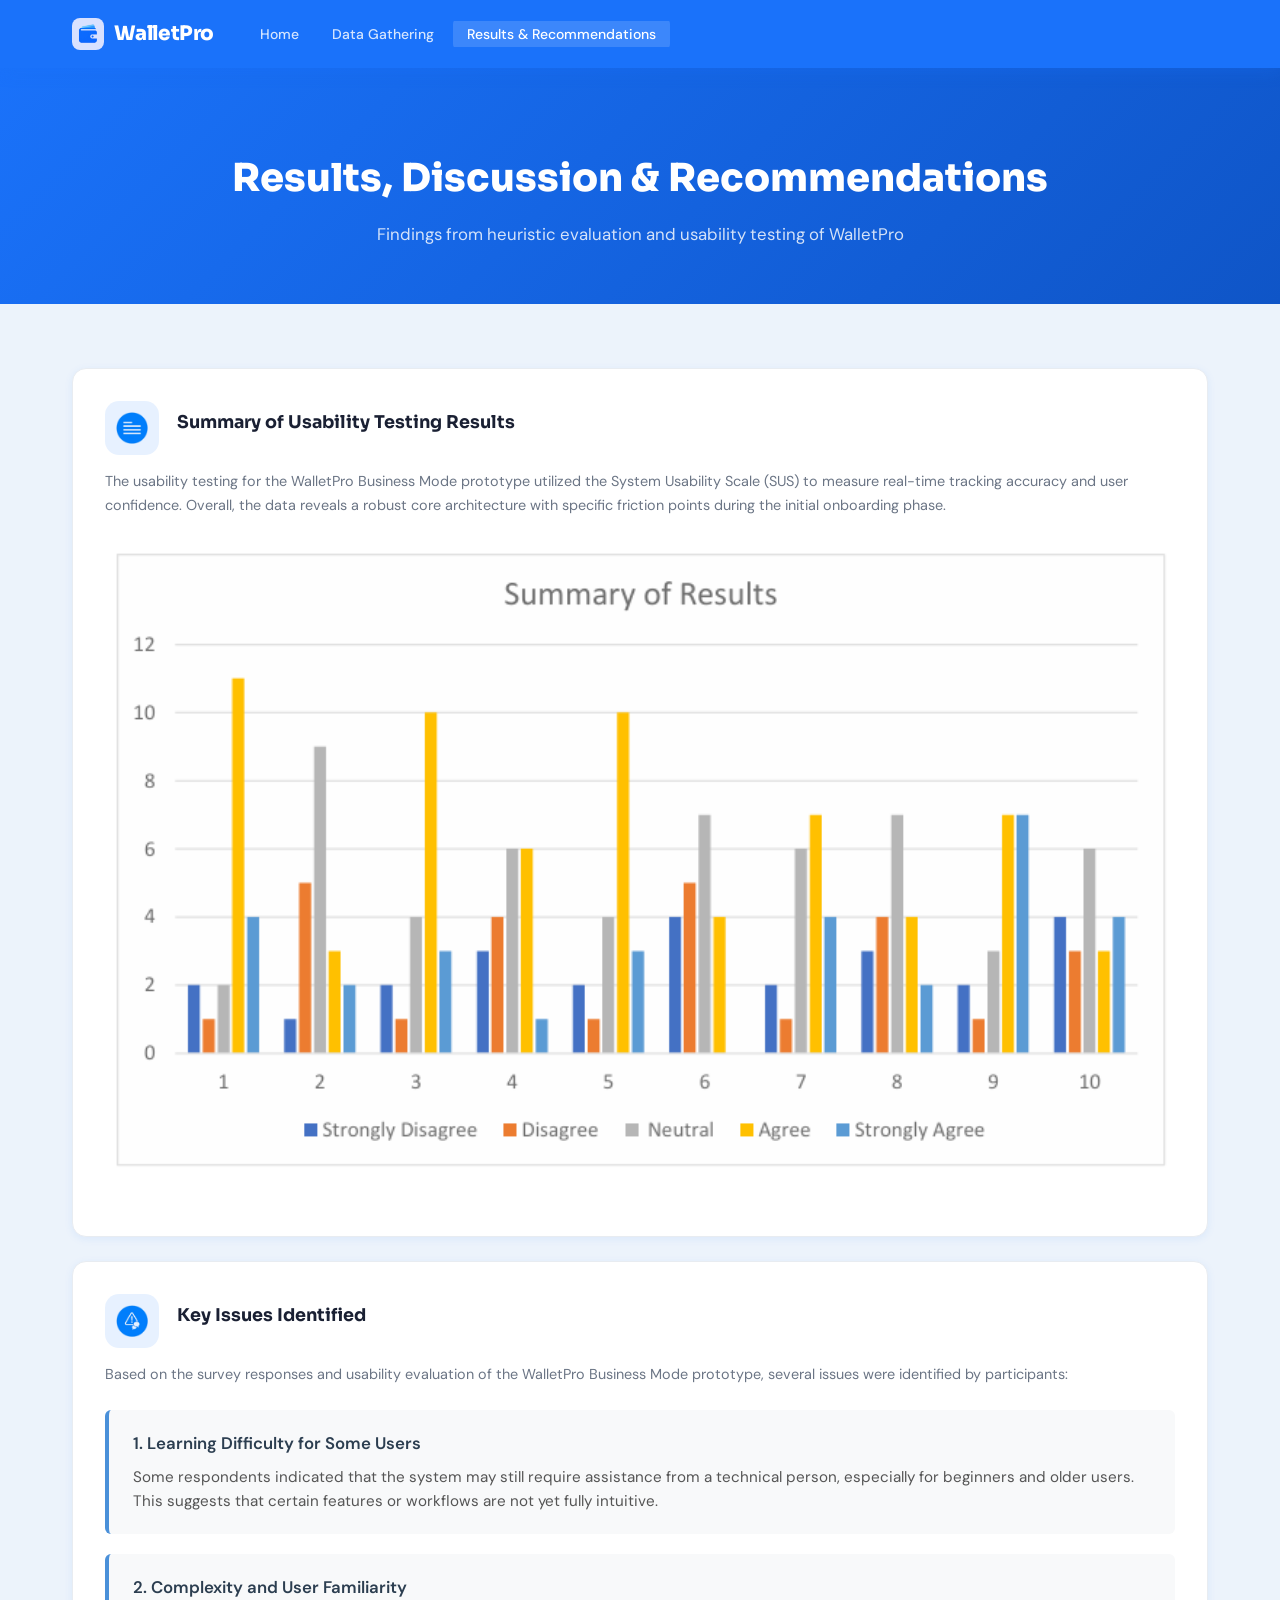
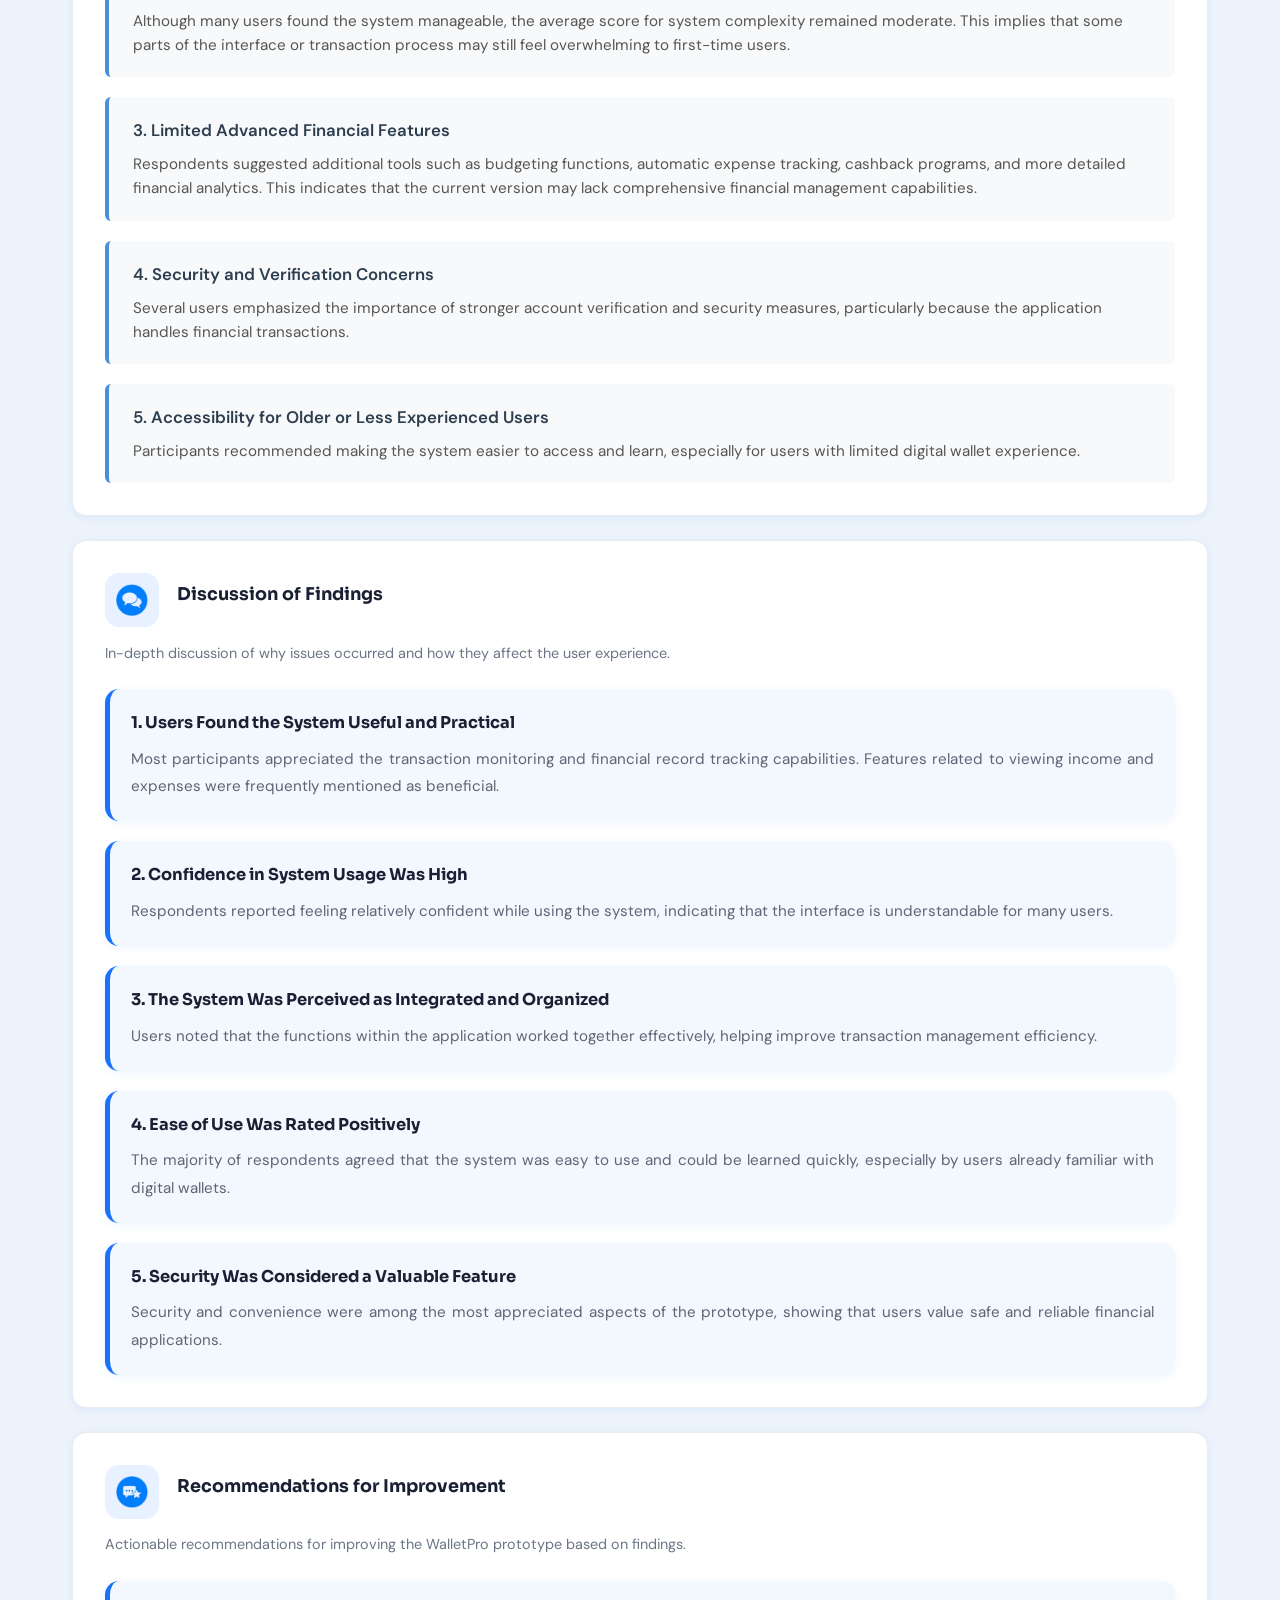
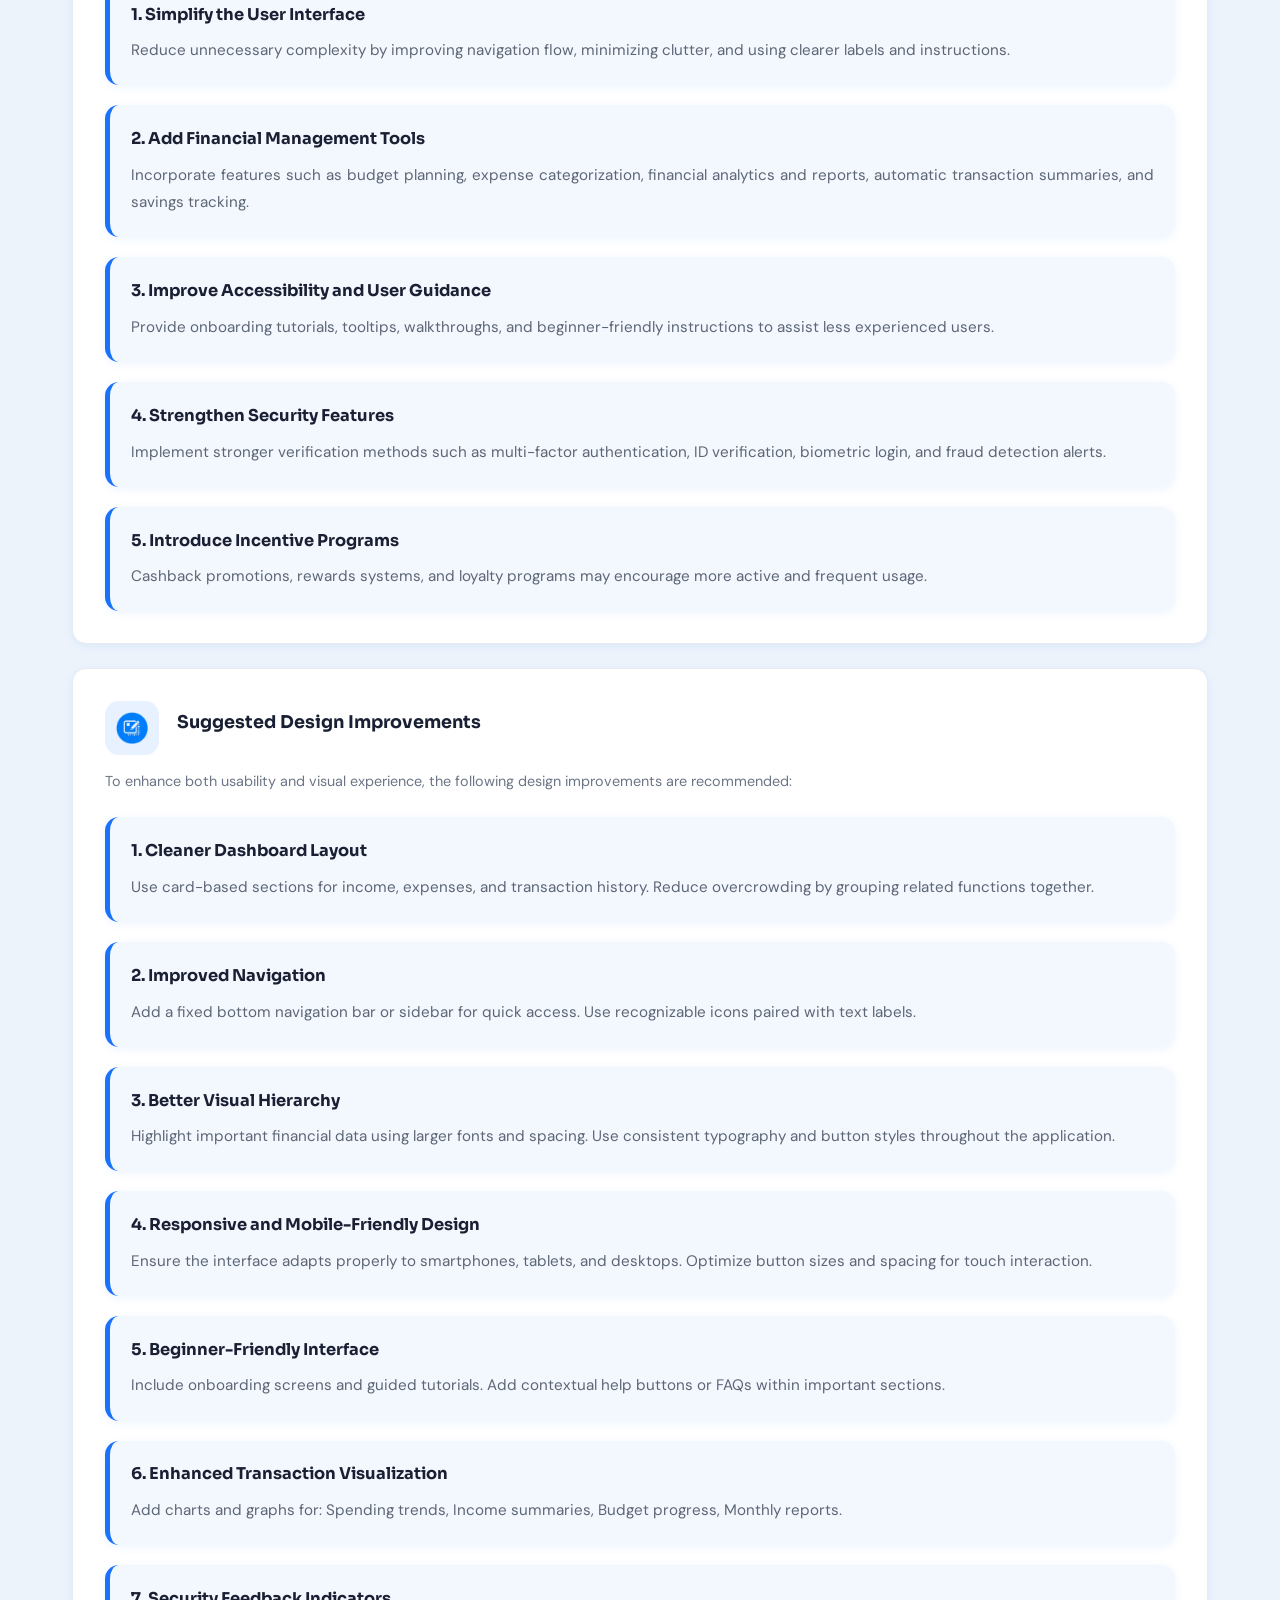
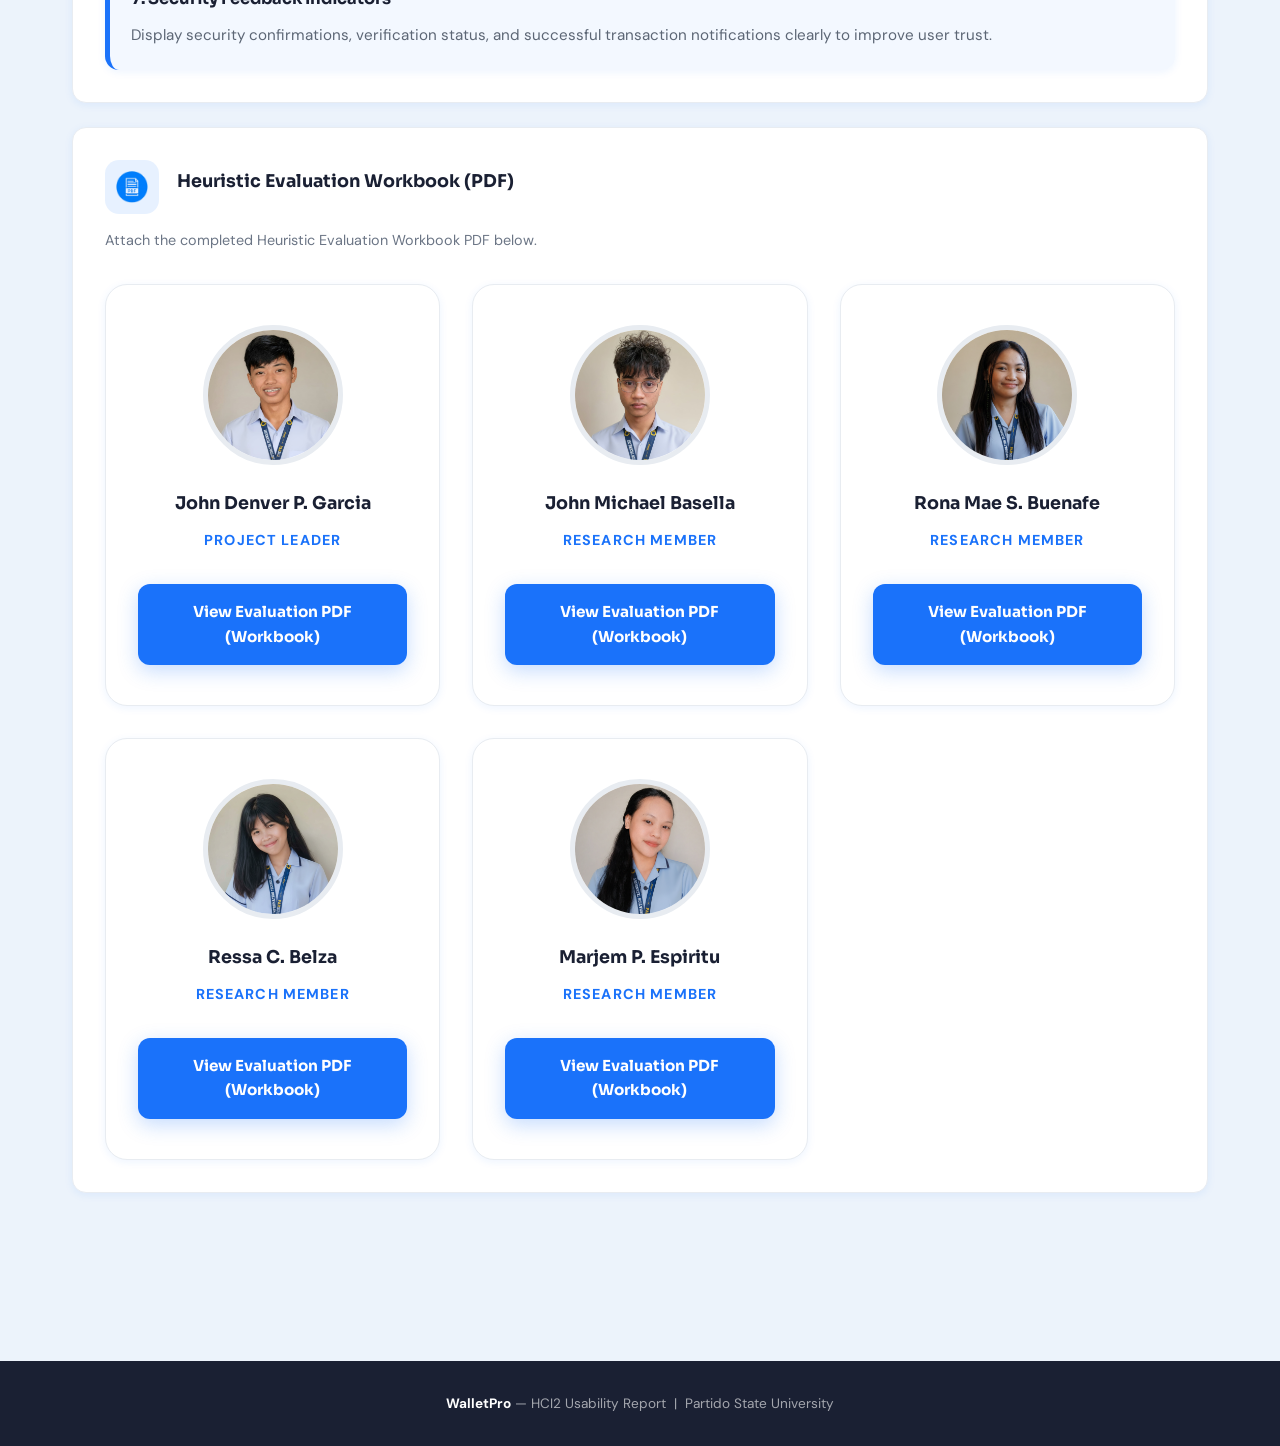
==== commit 514914b8: "Updated homepage" ====
--- a/pages/results.html
+++ b/pages/results.html
@@ -255,7 +255,114 @@
         </div>
         <p>Attach the completed Heuristic Evaluation Workbook PDF below.</p>
         <!-- Example: <iframe src="../assets/docs/heuristic-workbook.pdf" width="100%" height="600px"></iframe> -->
-        <div class="coming-soon"><span>📄</span>Embed or link your Heuristic Workbook PDF here</div>
+        <div class="workbook-grid">
+
+          <!-- PROJECT LEADER -->
+          <div class="workbook-profile-card">
+
+            <div class="workbook-profile-image">
+              <img src="../img/team/leader.png" alt="Project Leader">
+            </div>
+
+            <h3>John Denver P. Garcia</h3>
+
+            <span class="workbook-role">Project Leader</span>
+
+            <a href="../docs/workbooks/garcia_heuristic_evaluation_workbook.pdf"
+              target="_blank"
+              class="workbook-btn">
+
+              View Evaluation PDF (Workbook)
+
+            </a>
+
+          </div>
+
+          <!-- MEMBER 1 -->
+          <div class="workbook-profile-card">
+
+            <div class="workbook-profile-image">
+              <img src="../img/team/member1.png" alt="Member">
+            </div>
+
+            <h3>John Michael Basella</h3>
+
+            <span class="workbook-role">Research Member</span>
+
+            <a href="../docs/workbooks/basella_heuristic_evaluation_workbook.pdf"
+              target="_blank"
+              class="workbook-btn">
+
+              View Evaluation PDF (Workbook)
+
+            </a>
+
+          </div>
+
+          <!-- MEMBER 2 -->
+          <div class="workbook-profile-card">
+
+            <div class="workbook-profile-image">
+              <img src="../img/team/member2.png" alt="Member">
+            </div>
+
+            <h3>Rona Mae S. Buenafe</h3>
+
+            <span class="workbook-role">Research Member</span>
+
+            <a href="../docs/workbooks/buenafe_heuristic_evaluation_workbook.pdf"
+              target="_blank"
+              class="workbook-btn">
+
+              View Evaluation PDF (Workbook)
+
+            </a>
+
+          </div>
+
+          <!-- MEMBER 3 -->
+          <div class="workbook-profile-card">
+
+            <div class="workbook-profile-image">
+              <img src="../img/team/member3.png" alt="Member">
+            </div>
+
+            <h3>Ressa C. Belza</h3>
+
+            <span class="workbook-role">Research Member</span>
+
+            <a href="../docs/workbooks/belza_heuristic_evaluation_workbook.pdf"
+              target="_blank"
+              class="workbook-btn">
+
+              View Evaluation PDF (Workbook)
+
+            </a>
+
+          </div>
+
+          <!-- MEMBER 4 -->
+          <div class="workbook-profile-card">
+
+            <div class="workbook-profile-image">
+              <img src="../img/team/member4.png" alt="Member">
+            </div>
+
+            <h3>Marjem P. Espiritu</h3>
+
+            <span class="workbook-role">Research Member</span>
+
+            <a href="../docs/workbooks/espirito_heuristic_evaluation_workbook.pdf"
+              target="_blank"
+              class="workbook-btn">
+
+              View Evaluation PDF (Workbook)
+
+            </a>
+
+          </div>
+
+        </div>
       </div>
 
     </div>
--- a/css/global.css
+++ b/css/global.css
@@ -315,3 +315,174 @@
   font-size: 1.05rem;
   opacity: 0.82;
 }
+
+/* =========================================
+   WORKBOOK PROFILE CARDS
+========================================= */
+
+.workbook-grid {
+  margin-top: 2rem;
+
+  display: grid;
+
+  grid-template-columns: repeat(auto-fit, minmax(280px, 1fr));
+
+  gap: 2rem;
+}
+
+.workbook-profile-card {
+  background: var(--bg-white);
+
+  border: 1px solid var(--gray-200);
+
+  border-radius: var(--radius-lg);
+
+  padding: 2.5rem 2rem;
+
+  text-align: center;
+
+  box-shadow: var(--shadow-sm);
+
+  transition:
+    transform var(--transition),
+    box-shadow var(--transition);
+
+  display: flex;
+
+  flex-direction: column;
+
+  align-items: center;
+}
+
+.workbook-profile-card:hover {
+  transform: translateY(-5px);
+
+  box-shadow: var(--shadow-lg);
+}
+
+.workbook-profile-image {
+  width: 140px;
+
+  height: 140px;
+
+  border-radius: 50%;
+
+  overflow: hidden;
+
+  border: 5px solid var(--gray-200);
+
+  margin-bottom: 1.5rem;
+
+  background: var(--gray-100);
+}
+
+.workbook-profile-image img {
+  width: 100%;
+
+  height: 100%;
+
+  object-fit: cover;
+}
+
+.workbook-profile-card h3 {
+  font-family: var(--font-head);
+
+  font-size: 1.4rem;
+
+  font-weight: 700;
+
+  color: var(--blue-primary);
+
+  margin-bottom: 0.75rem;
+}
+
+.workbook-role {
+  display: inline-block;
+
+  font-size: 0.9rem;
+
+  font-weight: 700;
+
+  letter-spacing: 0.08em;
+
+  text-transform: uppercase;
+
+  color: var(--blue-primary);
+
+  margin-bottom: 2rem;
+}
+
+.workbook-btn {
+  display: inline-flex;
+
+  align-items: center;
+
+  justify-content: center;
+
+  background: var(--blue-primary);
+
+  color: #fff;
+
+  font-family: var(--font-head);
+
+  font-size: 0.95rem;
+
+  font-weight: 700;
+
+  padding: 1rem 1.8rem;
+
+  border-radius: 12px;
+
+  text-decoration: none;
+
+  transition:
+    transform var(--transition),
+    background var(--transition),
+    box-shadow var(--transition);
+
+  box-shadow: 0 6px 20px rgba(26,114,250,0.25);
+}
+
+.workbook-btn:hover {
+  background: var(--blue-dark);
+
+  transform: translateY(-2px);
+
+  box-shadow: 0 10px 24px rgba(26,114,250,0.35);
+}
+
+/* MOBILE */
+
+@media (max-width: 576px) {
+
+  .workbook-profile-card {
+    padding: 2rem 1.25rem;
+  }
+
+  .workbook-profile-image {
+    width: 110px;
+
+    height: 110px;
+  }
+
+  .workbook-profile-card h3 {
+    font-size: 1.15rem;
+  }
+
+  .workbook-btn {
+    width: 100%;
+  }
+}
+/* MOBILE */
+
+@media (max-width: 576px) {
+
+    .workbook-item {
+        align-items: flex-start;
+    }
+
+    .workbook-item img {
+        width: 36px;
+        height: 36px;
+    }
+}
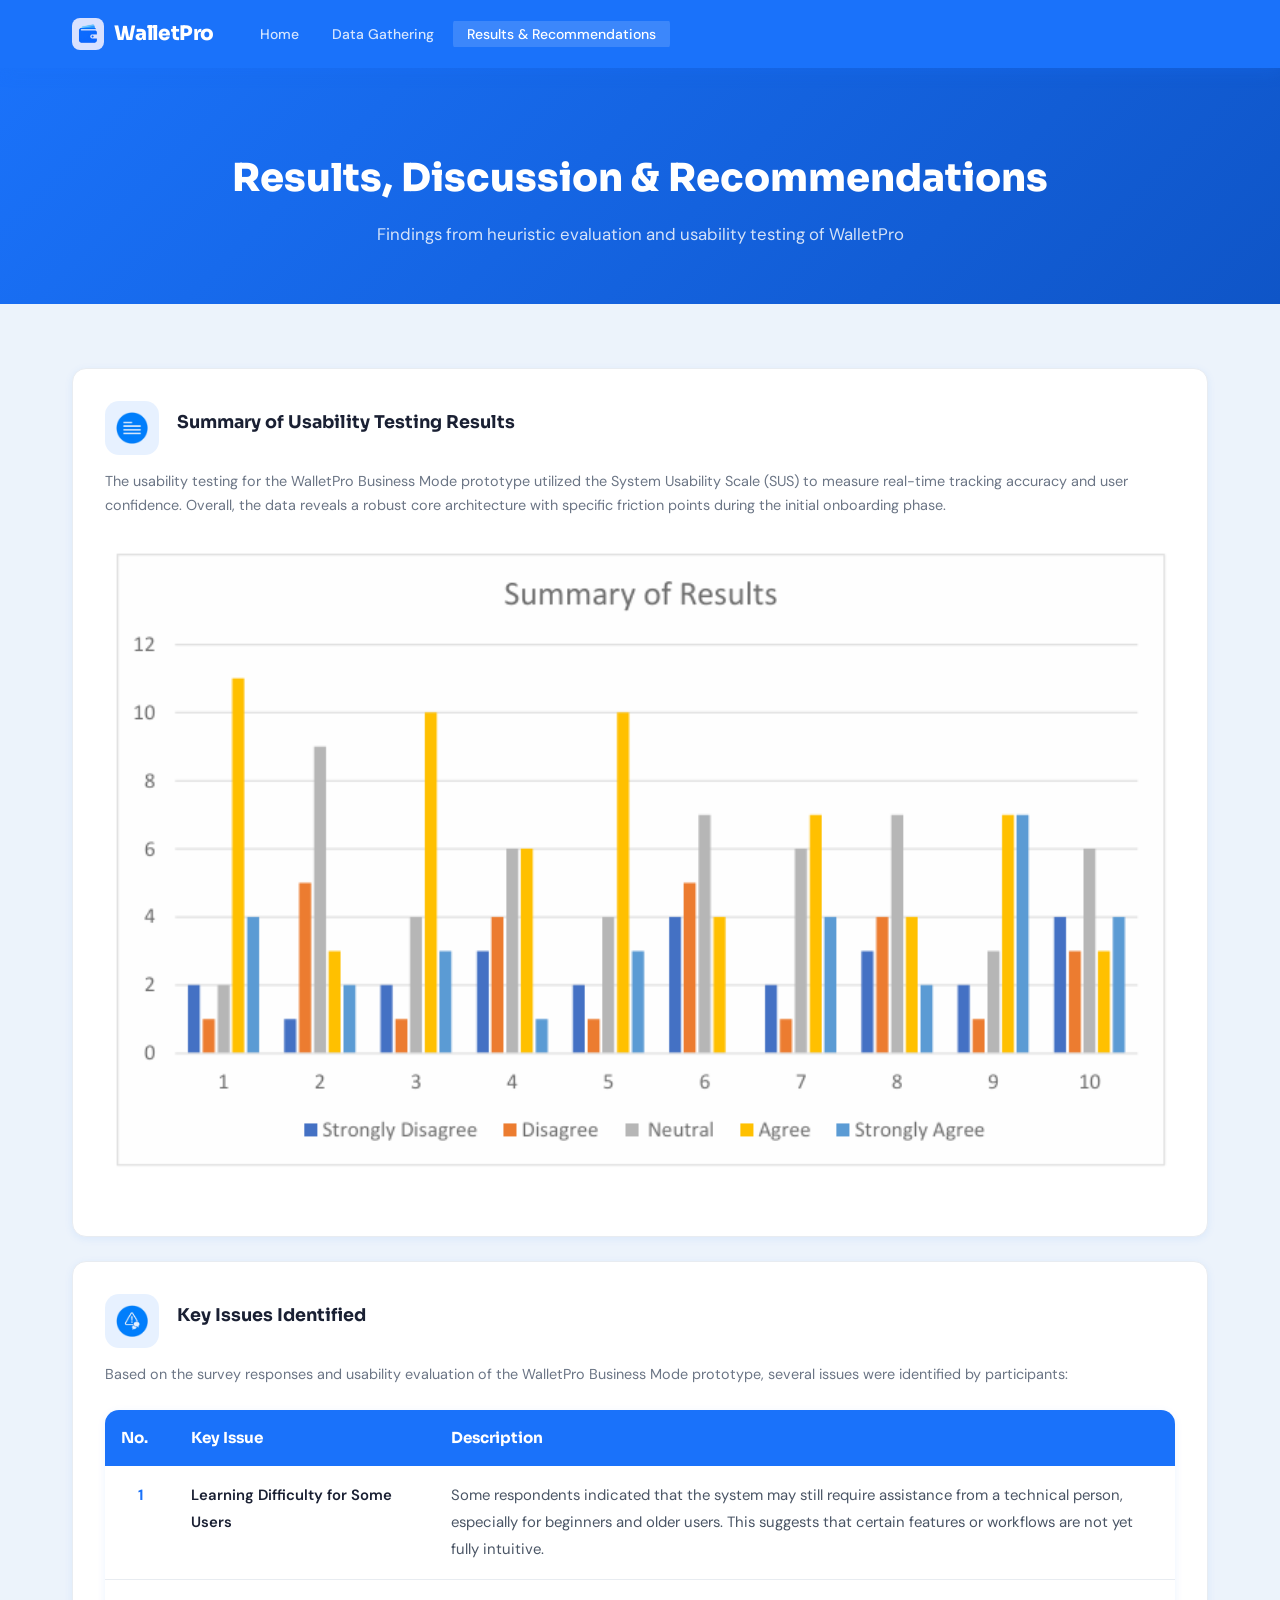
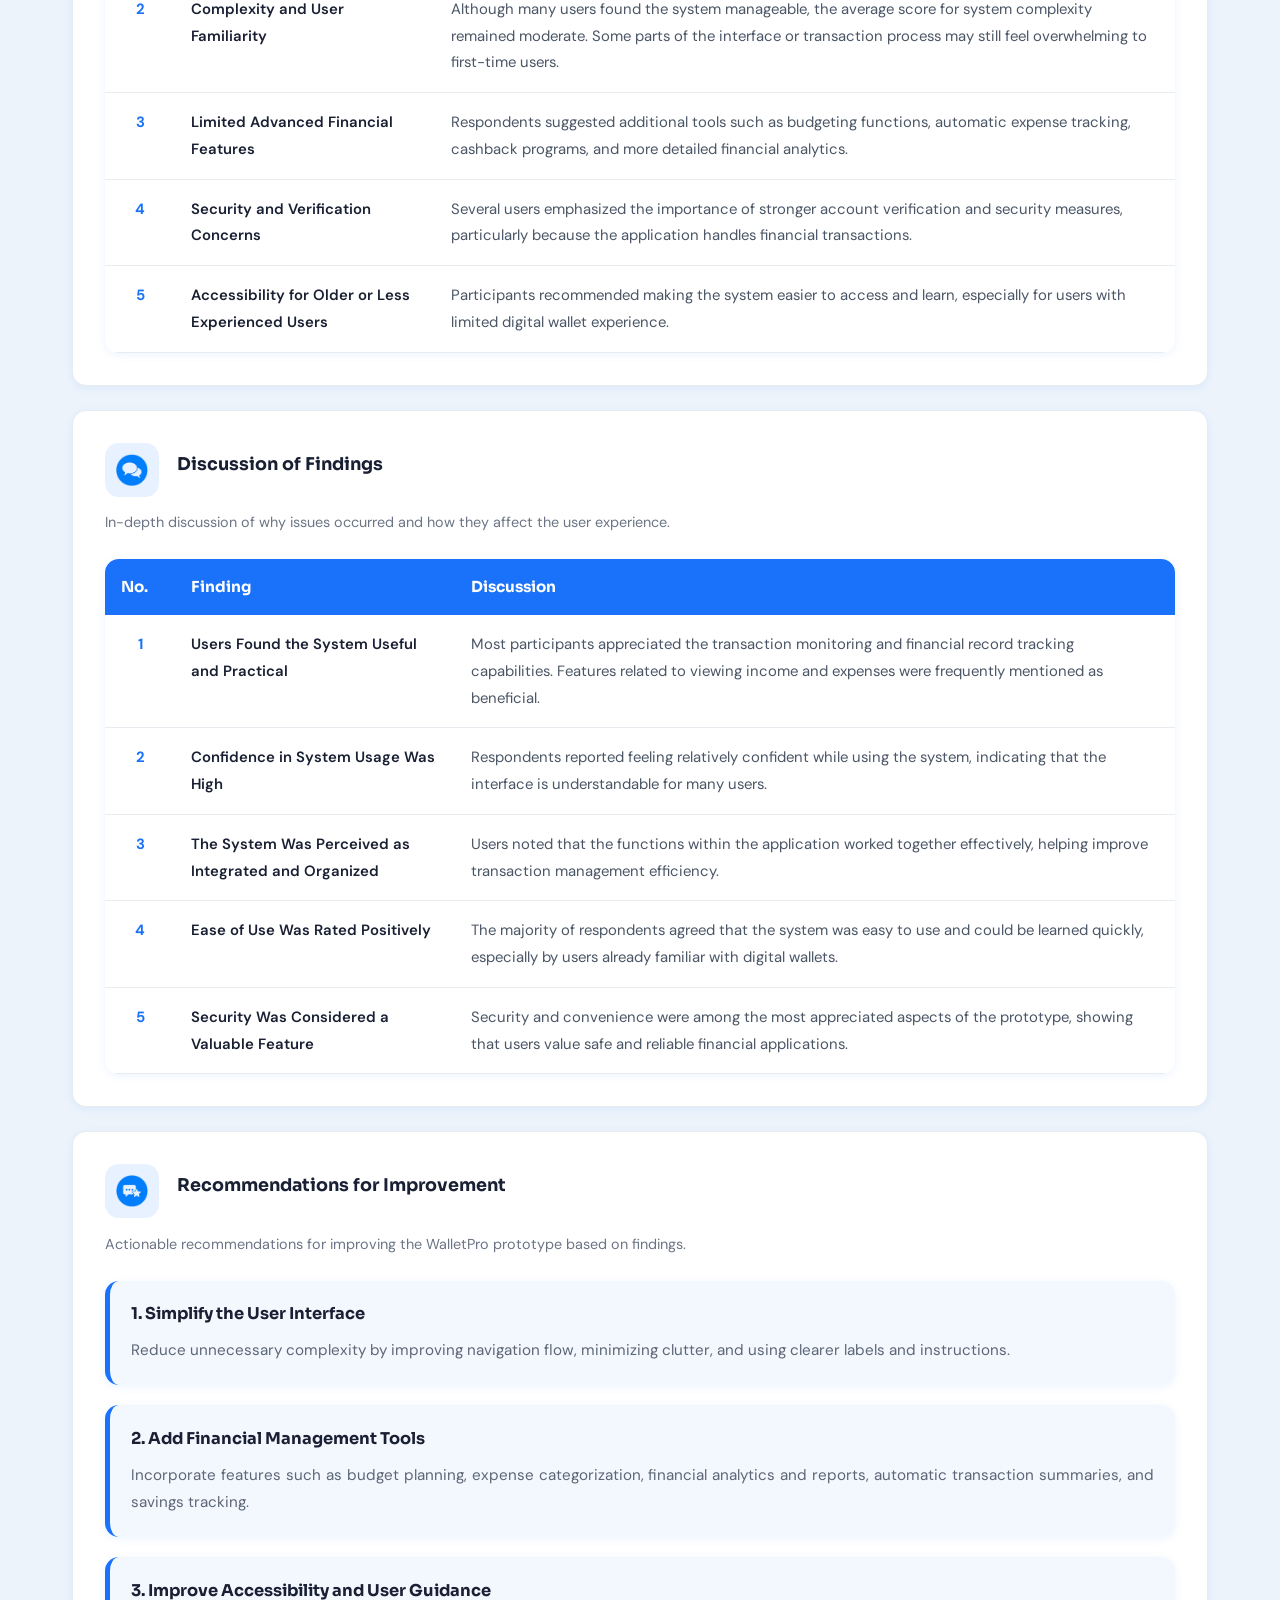
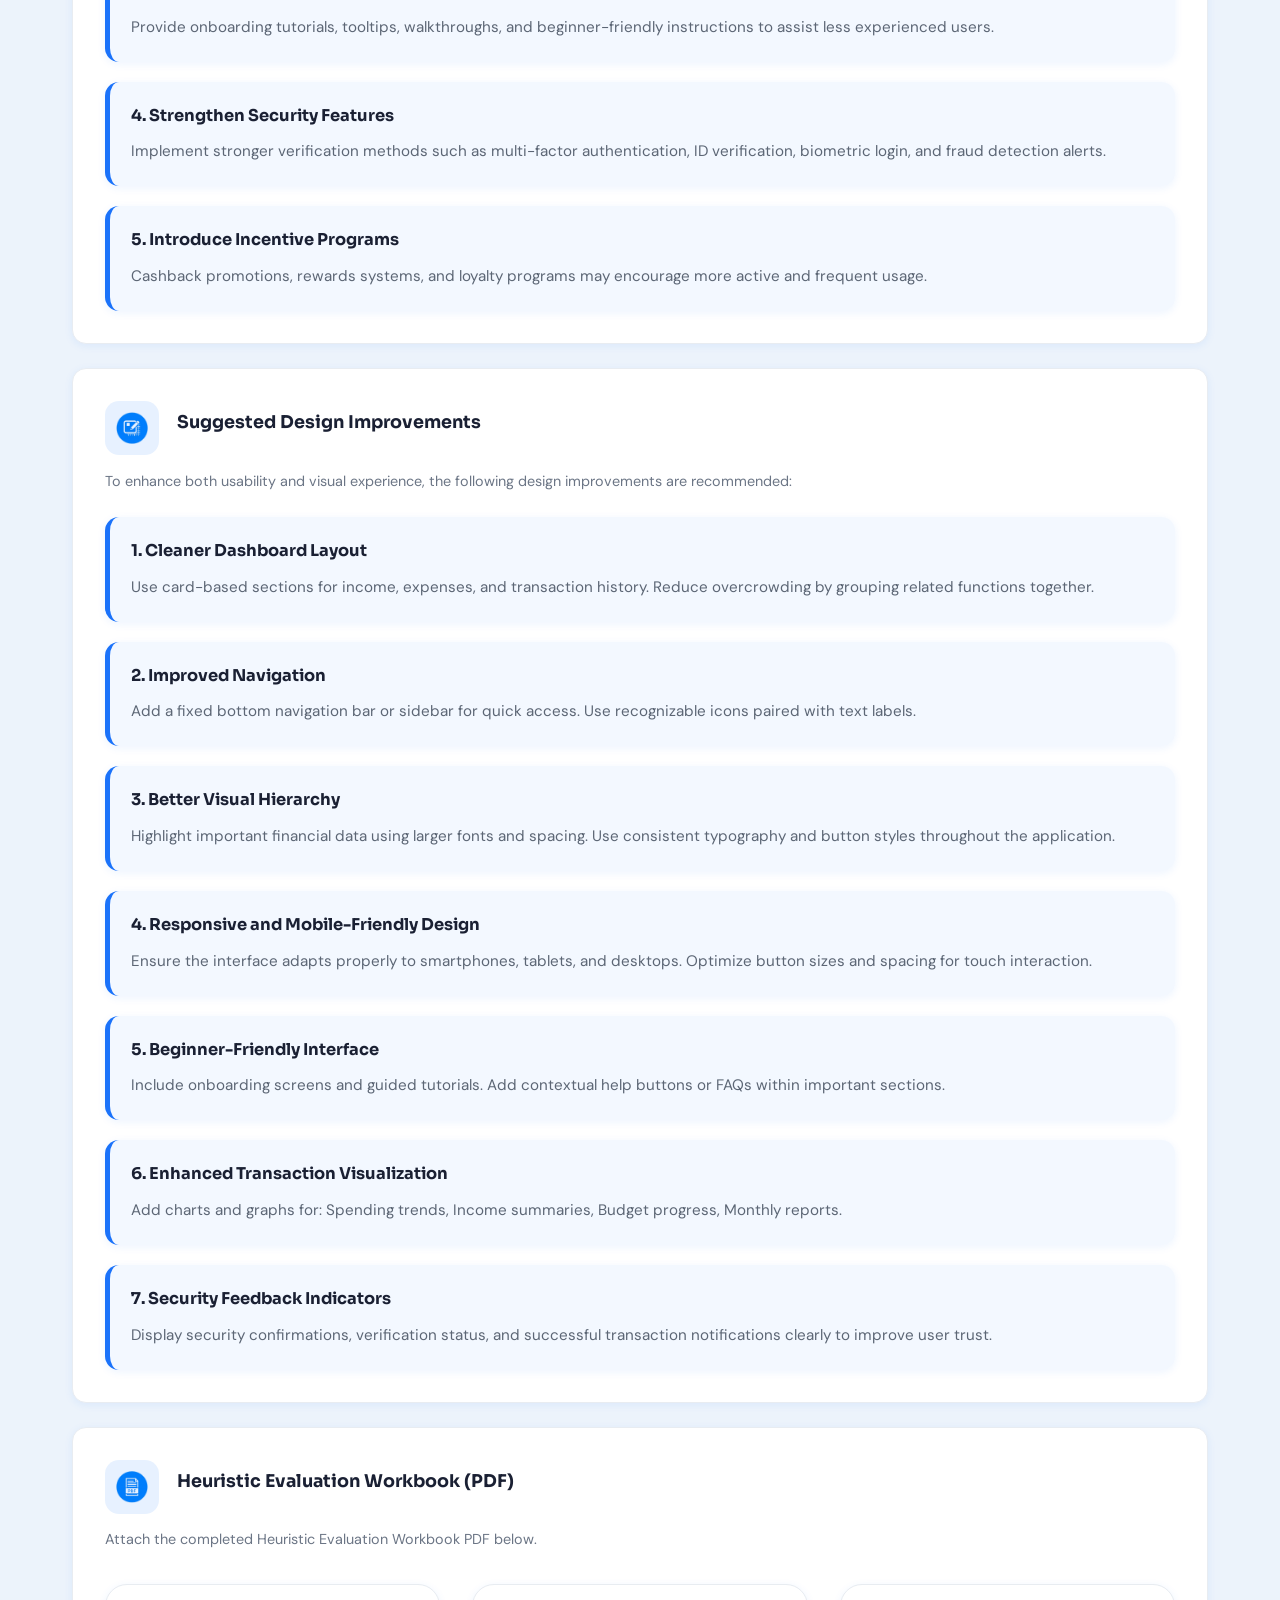
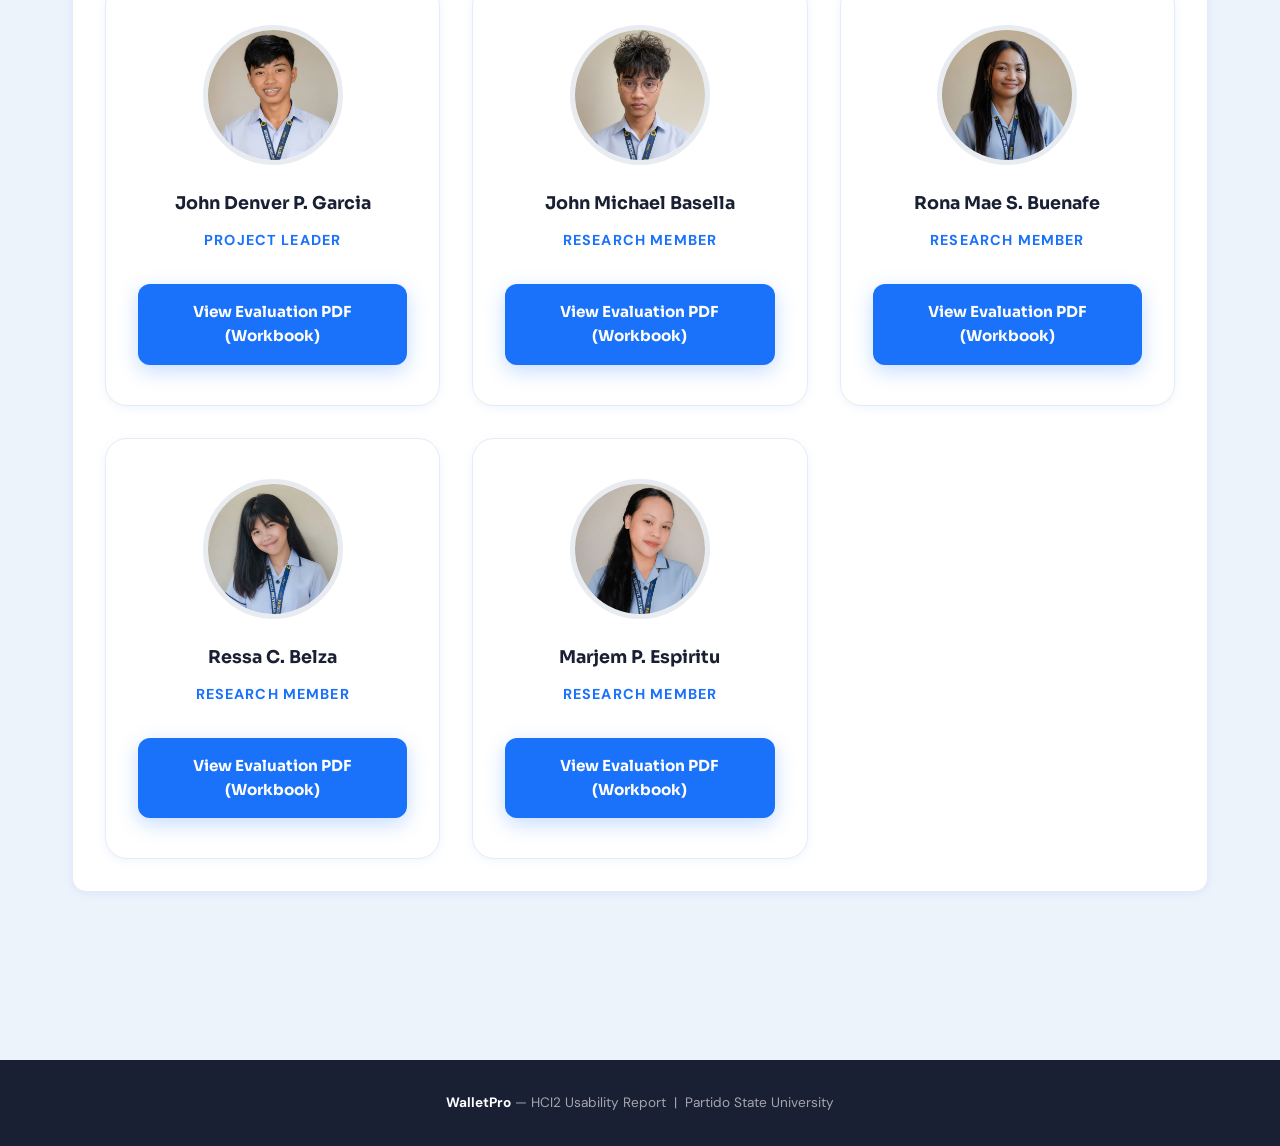
==== commit 2c358df1: "Updated homepage" ====
--- a/pages/results.html
+++ b/pages/results.html
@@ -63,27 +63,76 @@
           <h3>Key Issues Identified</h3>
         </div>
         <p>Based on the survey responses and usability evaluation of the WalletPro Business Mode prototype, several issues were identified by participants:</p>
-        <div class="key-issues-list">
-          <div class="key-issue-item">
-            <h4>1. Learning Difficulty for Some Users</h4>
-            <p>Some respondents indicated that the system may still require assistance from a technical person, especially for beginners and older users. This suggests that certain features or workflows are not yet fully intuitive.</p>
-          </div>
-          <div class="key-issue-item">
-            <h4>2. Complexity and User Familiarity</h4>
-            <p>Although many users found the system manageable, the average score for system complexity remained moderate. This implies that some parts of the interface or transaction process may still feel overwhelming to first-time users.</p>
-          </div>
-          <div class="key-issue-item">
-            <h4>3. Limited Advanced Financial Features</h4>
-            <p>Respondents suggested additional tools such as budgeting functions, automatic expense tracking, cashback programs, and more detailed financial analytics. This indicates that the current version may lack comprehensive financial management capabilities.</p>
-          </div>
-          <div class="key-issue-item">
-            <h4>4. Security and Verification Concerns</h4>
-            <p>Several users emphasized the importance of stronger account verification and security measures, particularly because the application handles financial transactions.</p>
-          </div>
-          <div class="key-issue-item">
-            <h4>5. Accessibility for Older or Less Experienced Users</h4>
-            <p>Participants recommended making the system easier to access and learn, especially for users with limited digital wallet experience.</p>
-          </div>
+        <div class="issues-table-wrapper">
+
+          <table class="issues-table">
+
+            <thead>
+              <tr>
+                <th>No.</th>
+                <th>Key Issue</th>
+                <th>Description</th>
+              </tr>
+            </thead>
+
+            <tbody>
+
+              <tr>
+                <td>1</td>
+                <td>Learning Difficulty for Some Users</td>
+                <td>
+                  Some respondents indicated that the system may still require
+                  assistance from a technical person, especially for beginners
+                  and older users. This suggests that certain features or
+                  workflows are not yet fully intuitive.
+                </td>
+              </tr>
+
+              <tr>
+                <td>2</td>
+                <td>Complexity and User Familiarity</td>
+                <td>
+                  Although many users found the system manageable,
+                  the average score for system complexity remained moderate.
+                  Some parts of the interface or transaction process may still
+                  feel overwhelming to first-time users.
+                </td>
+              </tr>
+
+              <tr>
+                <td>3</td>
+                <td>Limited Advanced Financial Features</td>
+                <td>
+                  Respondents suggested additional tools such as budgeting
+                  functions, automatic expense tracking, cashback programs,
+                  and more detailed financial analytics.
+                </td>
+              </tr>
+
+              <tr>
+                <td>4</td>
+                <td>Security and Verification Concerns</td>
+                <td>
+                  Several users emphasized the importance of stronger account
+                  verification and security measures, particularly because
+                  the application handles financial transactions.
+                </td>
+              </tr>
+
+              <tr>
+                <td>5</td>
+                <td>Accessibility for Older or Less Experienced Users</td>
+                <td>
+                  Participants recommended making the system easier to access
+                  and learn, especially for users with limited digital wallet
+                  experience.
+                </td>
+              </tr>
+
+            </tbody>
+
+          </table>
+
         </div>
       </div>
 
@@ -96,53 +145,64 @@
           <h3>Discussion of Findings</h3>
         </div>
         <p>In-depth discussion of why issues occurred and how they affect the user experience.</p>
-        <div class="discussion-findings-list">
-
-          <div class="discussion-item">
-            <h4>1. Users Found the System Useful and Practical</h4>
-            <p>
-              Most participants appreciated the transaction monitoring and
-              financial record tracking capabilities. Features related to
-              viewing income and expenses were frequently mentioned as beneficial.
-            </p>
-          </div>
-
-          <div class="discussion-item">
-            <h4>2. Confidence in System Usage Was High</h4>
-            <p>
-              Respondents reported feeling relatively confident while using
-              the system, indicating that the interface is understandable
-              for many users.
-            </p>
-          </div>
-
-          <div class="discussion-item">
-            <h4>3. The System Was Perceived as Integrated and Organized</h4>
-            <p>
-              Users noted that the functions within the application worked
-              together effectively, helping improve transaction management
-              efficiency.
-            </p>
-          </div>
-
-          <div class="discussion-item">
-            <h4>4. Ease of Use Was Rated Positively</h4>
-            <p>
-              The majority of respondents agreed that the system was easy
-              to use and could be learned quickly, especially by users
-              already familiar with digital wallets.
-            </p>
-          </div>
-
-          <div class="discussion-item">
-            <h4>5. Security Was Considered a Valuable Feature</h4>
-            <p>
-              Security and convenience were among the most appreciated
-              aspects of the prototype, showing that users value safe
-              and reliable financial applications.
-            </p>
-          </div>
-
+        <div class="discussion-table-wrapper">
+          <table class="discussion-table">
+            <thead>
+              <tr>
+                <th>No.</th>
+                <th>Finding</th>
+                <th>Discussion</th>
+              </tr>
+            </thead>
+            <tbody>
+              <tr>
+                <td>1</td>
+                <td>Users Found the System Useful and Practical</td>
+                <td>
+                  Most participants appreciated the transaction monitoring
+                  and financial record tracking capabilities. Features related
+                  to viewing income and expenses were frequently mentioned
+                  as beneficial.
+                </td>
+              </tr>
+              <tr>
+                <td>2</td>
+                <td>Confidence in System Usage Was High</td>
+                <td>
+                  Respondents reported feeling relatively confident while
+                  using the system, indicating that the interface is
+                  understandable for many users.
+                </td>
+              </tr>
+              <tr>
+                <td>3</td>
+                <td>The System Was Perceived as Integrated and Organized</td>
+                <td>
+                  Users noted that the functions within the application
+                  worked together effectively, helping improve transaction
+                  management efficiency.
+                </td>
+              </tr>
+              <tr>
+                <td>4</td>
+                <td>Ease of Use Was Rated Positively</td>
+                <td>
+                  The majority of respondents agreed that the system was
+                  easy to use and could be learned quickly, especially
+                  by users already familiar with digital wallets.
+                </td>
+              </tr>
+              <tr>
+                <td>5</td>
+                <td>Security Was Considered a Valuable Feature</td>
+                <td>
+                  Security and convenience were among the most appreciated
+                  aspects of the prototype, showing that users value safe
+                  and reliable financial applications.
+                </td>
+              </tr>
+            </tbody>
+          </table>
         </div>
       </div>
 
--- a/css/global.css
+++ b/css/global.css
@@ -16,6 +16,7 @@
   --gray-200: #e8ecf1;
   --gray-400: #9aa3b0;
   --gray-600: #5c6675;
+  --gray-700: #4a5565;
   --gray-800: #2d3340;
   --text-dark: #1a2033;
   --text-darker: #000000;
--- a/css/home.css
+++ b/css/home.css
@@ -726,46 +726,281 @@
 }
 
 /* =========================================
-   DISCUSSION FINDINGS
+   KEY ISSUES TABLE
 ========================================= */
 
-.discussion-findings-list {
+.issues-table-wrapper {
   margin-top: 1.5rem;
-  display: flex;
-  flex-direction: column;
-  gap: 1.25rem;
-}
-
-.discussion-item {
-  background: rgba(26, 114, 250, 0.05);
-  border-left: 5px solid var(--blue-primary);
+
+  width: 100%;
+
+  overflow-x: auto;
+
   border-radius: var(--radius-md);
-  padding: 1.3rem;
+
   box-shadow: var(--shadow-sm);
-  transition:
-    transform var(--transition),
-    box-shadow var(--transition);
-}
-
-.discussion-item:hover {
-  transform: translateY(-3px);
-  box-shadow: var(--shadow-md);
-}
-
-.discussion-item h4 {
-  margin-bottom: 0.6rem;
+
+  -webkit-overflow-scrolling: touch;
+}
+
+.issues-table {
+  width: 100%;
+
+  border-collapse: collapse;
+
+  background: var(--bg-white);
+
+  min-width: 750px;
+}
+
+/* HEADER */
+
+.issues-table thead {
+  background: var(--blue-primary);
+
+  color: #fff;
+}
+
+.issues-table th {
+  padding: 1rem;
+
+  text-align: left;
+
   font-family: var(--font-head);
-  font-size: 1.02rem;
+
+  font-size: 0.95rem;
+
   font-weight: 700;
+
+  white-space: nowrap;
+}
+
+/* BODY */
+
+.issues-table td {
+  padding: 1rem;
+
+  font-size: 0.93rem;
+
+  line-height: 1.8;
+
+  color: var(--gray-700);
+
+  vertical-align: top;
+
+  border-bottom: 1px solid var(--gray-200);
+}
+
+.issues-table tbody tr {
+  transition: background var(--transition);
+}
+
+.issues-table tbody tr:hover {
+  background: rgba(26, 114, 250, 0.04);
+}
+
+/* COLUMN WIDTHS */
+
+.issues-table td:first-child {
+  width: 70px;
+
+  font-weight: 700;
+
+  color: var(--blue-primary);
+
+  text-align: center;
+}
+
+.issues-table td:nth-child(2) {
+  width: 260px;
+
+  font-weight: 600;
+
   color: var(--text-dark);
 }
 
-.discussion-item p {
-  margin: 0;
+/* =========================================
+   TABLET
+========================================= */
+
+@media (max-width: 992px) {
+
+  .issues-table {
+    min-width: 680px;
+  }
+
+  .issues-table th,
+  .issues-table td {
+    padding: 0.9rem;
+  }
+}
+
+/* =========================================
+   MOBILE
+========================================= */
+
+@media (max-width: 576px) {
+
+  .issues-table {
+    min-width: 620px;
+  }
+
+  .issues-table th {
+    font-size: 0.85rem;
+  }
+
+  .issues-table td {
+    font-size: 0.85rem;
+
+    line-height: 1.6;
+  }
+
+  .issues-table td:first-child {
+    width: 50px;
+  }
+
+  .issues-table td:nth-child(2) {
+    width: 180px;
+  }
+}
+
+/* =========================================
+   DISCUSSION FINDINGS TABLE
+========================================= */
+
+.discussion-table-wrapper {
+  margin-top: 1.5rem;
+
+  width: 100%;
+
+  overflow-x: auto;
+
+  border-radius: var(--radius-md);
+
+  box-shadow: var(--shadow-sm);
+
+  -webkit-overflow-scrolling: touch;
+}
+
+.discussion-table {
+  width: 100%;
+
+  border-collapse: collapse;
+
+  background: var(--bg-white);
+
+  min-width: 750px;
+}
+
+/* HEADER */
+
+.discussion-table thead {
+  background: var(--blue-primary);
+
+  color: #fff;
+}
+
+.discussion-table th {
+  padding: 1rem;
+
+  text-align: left;
+
+  font-family: var(--font-head);
+
   font-size: 0.95rem;
+
+  font-weight: 700;
+
+  white-space: nowrap;
+}
+
+/* BODY */
+
+.discussion-table td {
+  padding: 1rem;
+
+  font-size: 0.93rem;
+
   line-height: 1.8;
-  color: var(--gray-600);
-  text-align: justify;
+
+  color: var(--gray-700);
+
+  vertical-align: top;
+
+  border-bottom: 1px solid var(--gray-200);
+}
+
+.discussion-table tbody tr {
+  transition: background var(--transition);
+}
+
+.discussion-table tbody tr:hover {
+  background: rgba(26, 114, 250, 0.04);
+}
+
+/* COLUMN WIDTHS */
+
+.discussion-table td:first-child {
+  width: 70px;
+
+  font-weight: 700;
+
+  color: var(--blue-primary);
+
+  text-align: center;
+}
+
+.discussion-table td:nth-child(2) {
+  width: 280px;
+
+  font-weight: 600;
+
+  color: var(--text-dark);
+}
+
+/* =========================================
+   TABLET
+========================================= */
+
+@media (max-width: 992px) {
+
+  .discussion-table {
+    min-width: 680px;
+  }
+
+  .discussion-table th,
+  .discussion-table td {
+    padding: 0.9rem;
+  }
+}
+
+/* =========================================
+   MOBILE
+========================================= */
+
+@media (max-width: 576px) {
+
+  .discussion-table {
+    min-width: 620px;
+  }
+
+  .discussion-table th {
+    font-size: 0.85rem;
+  }
+
+  .discussion-table td {
+    font-size: 0.85rem;
+
+    line-height: 1.6;
+  }
+
+  .discussion-table td:first-child {
+    width: 50px;
+  }
+
+  .discussion-table td:nth-child(2) {
+    width: 180px;
+  }
 }
 
 /* =========================================
